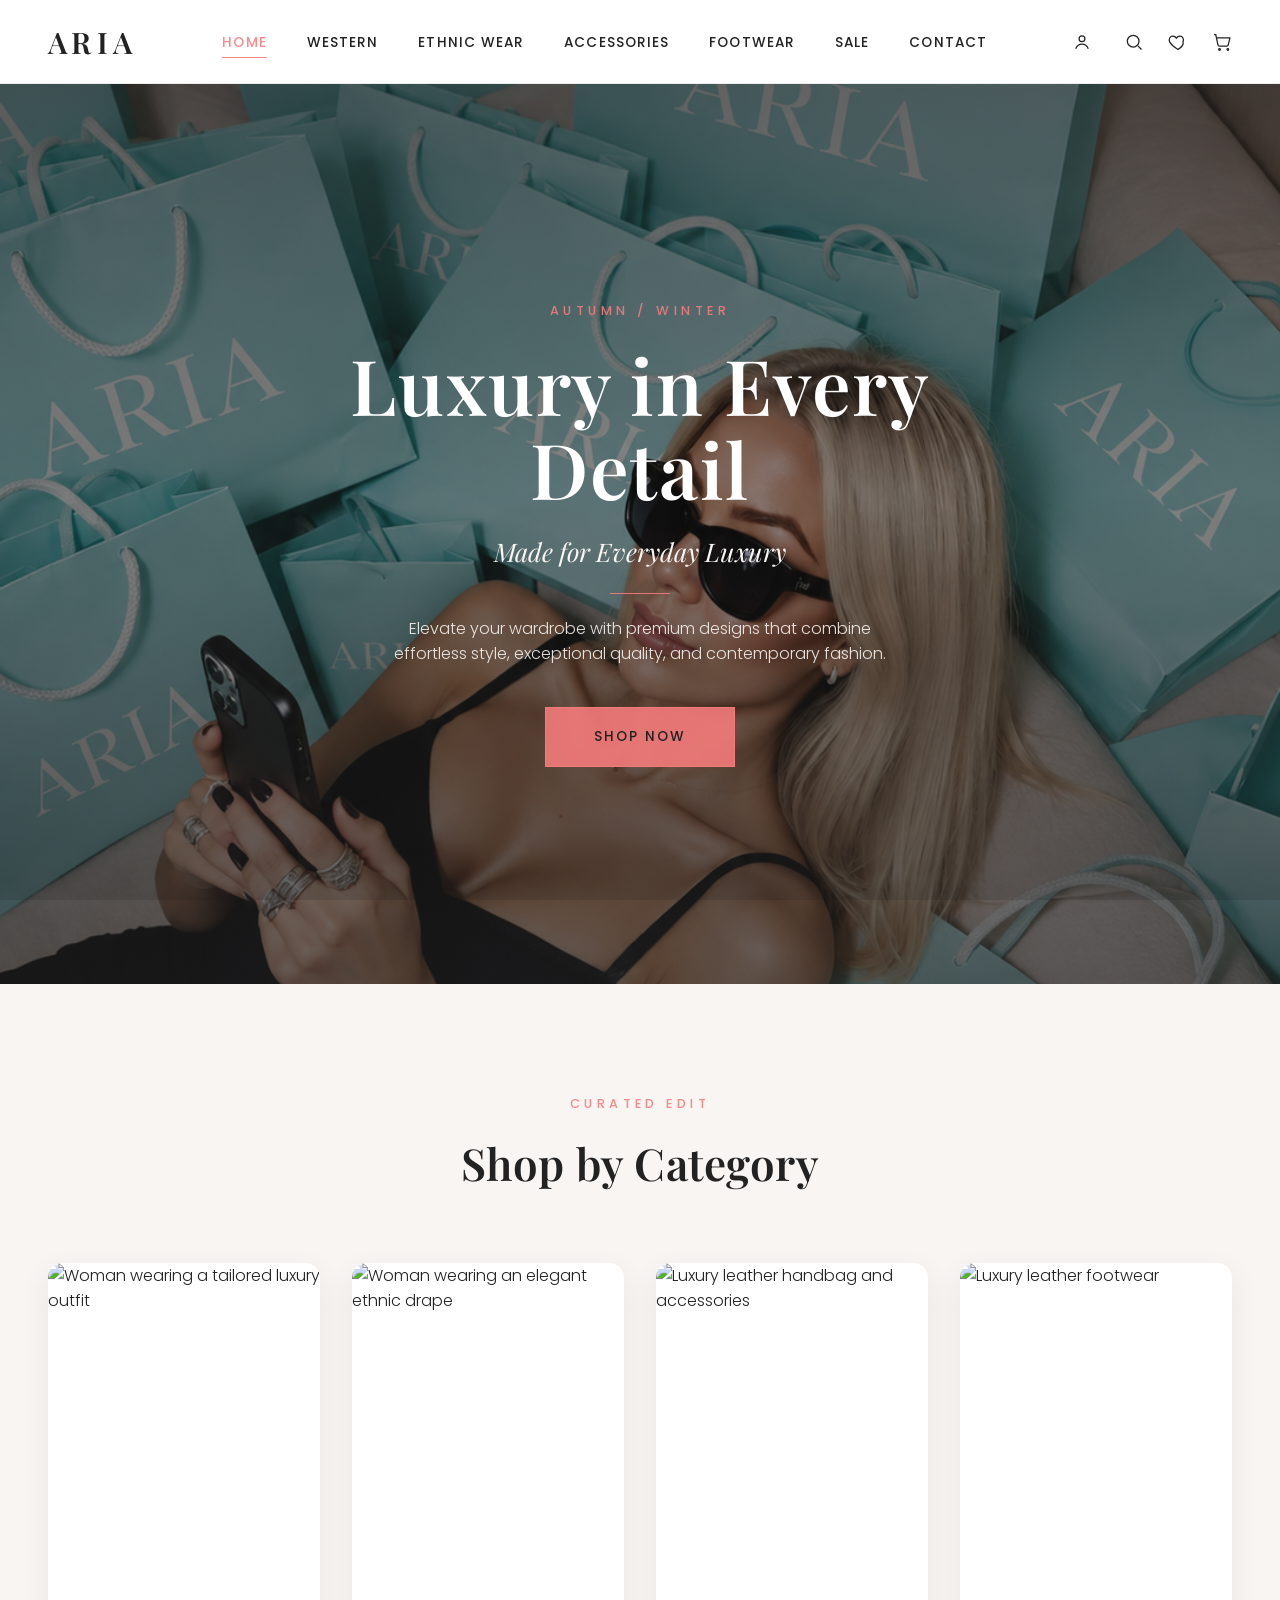
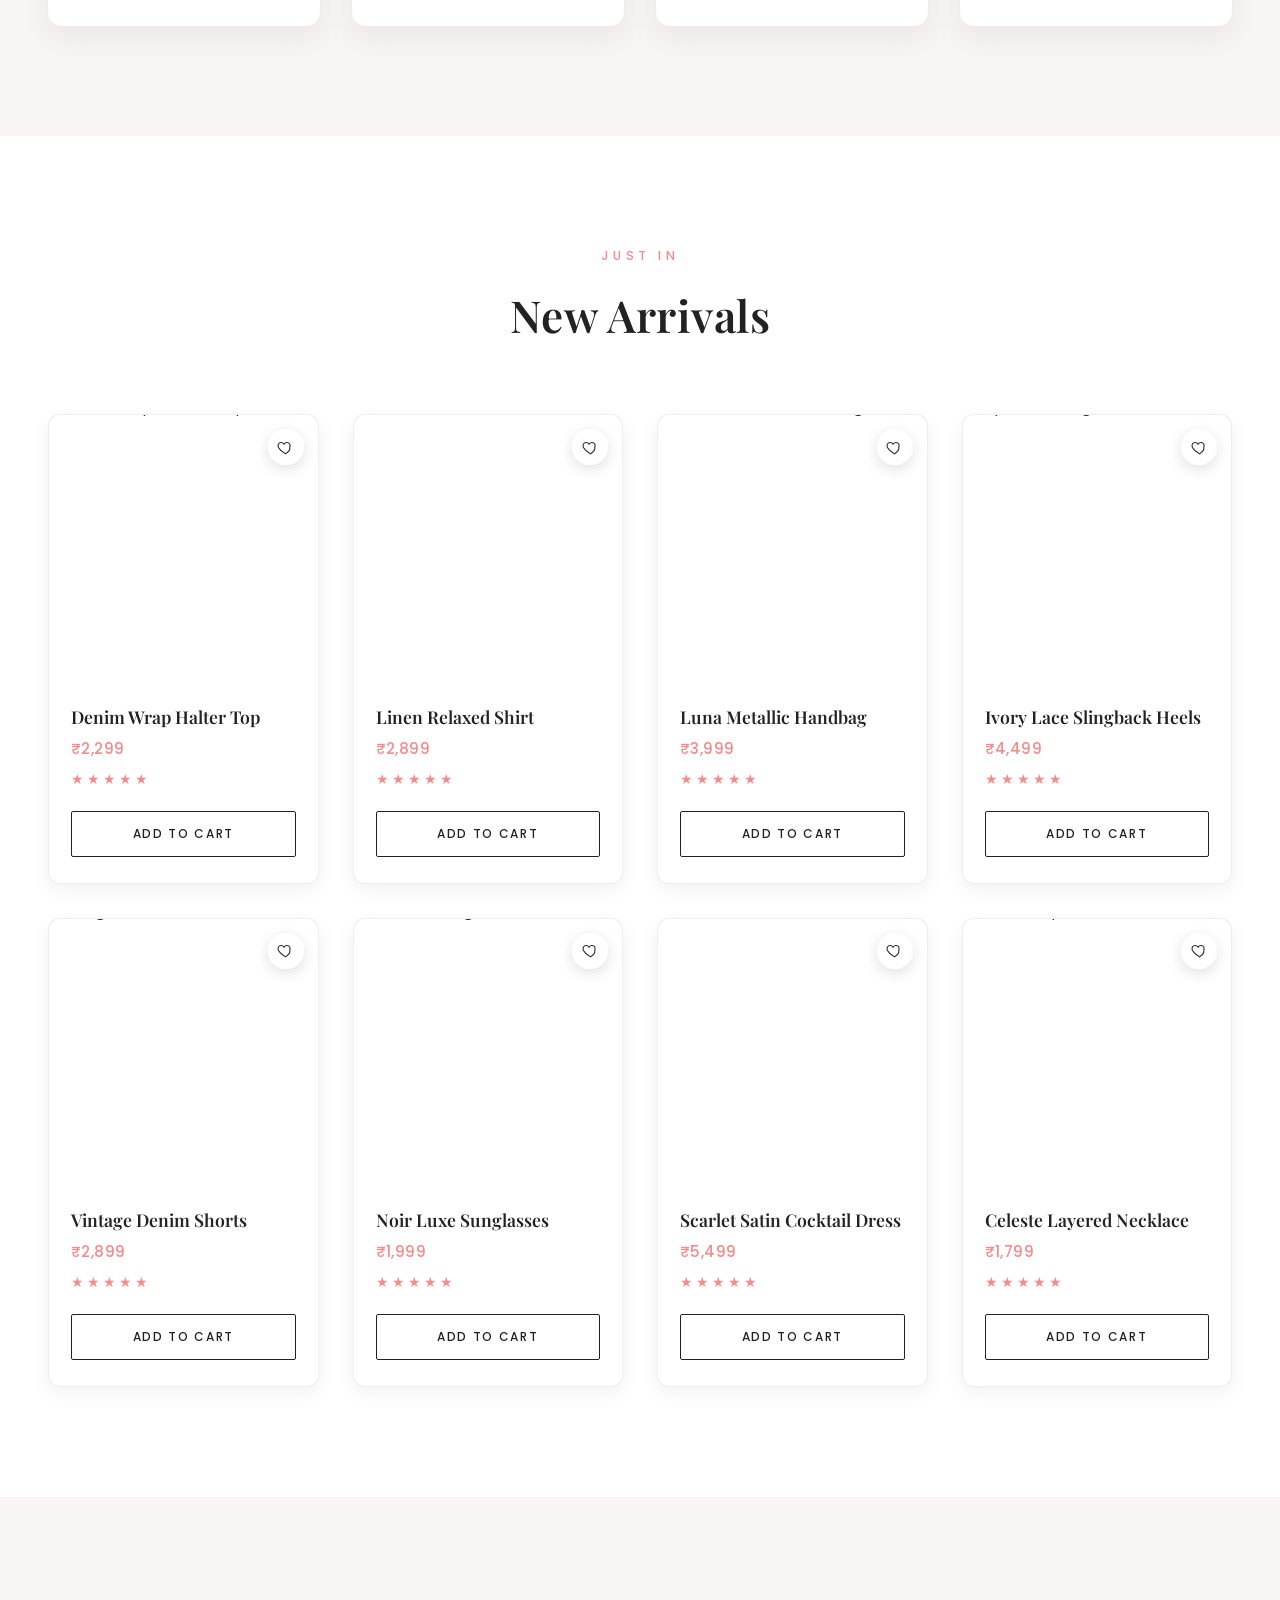
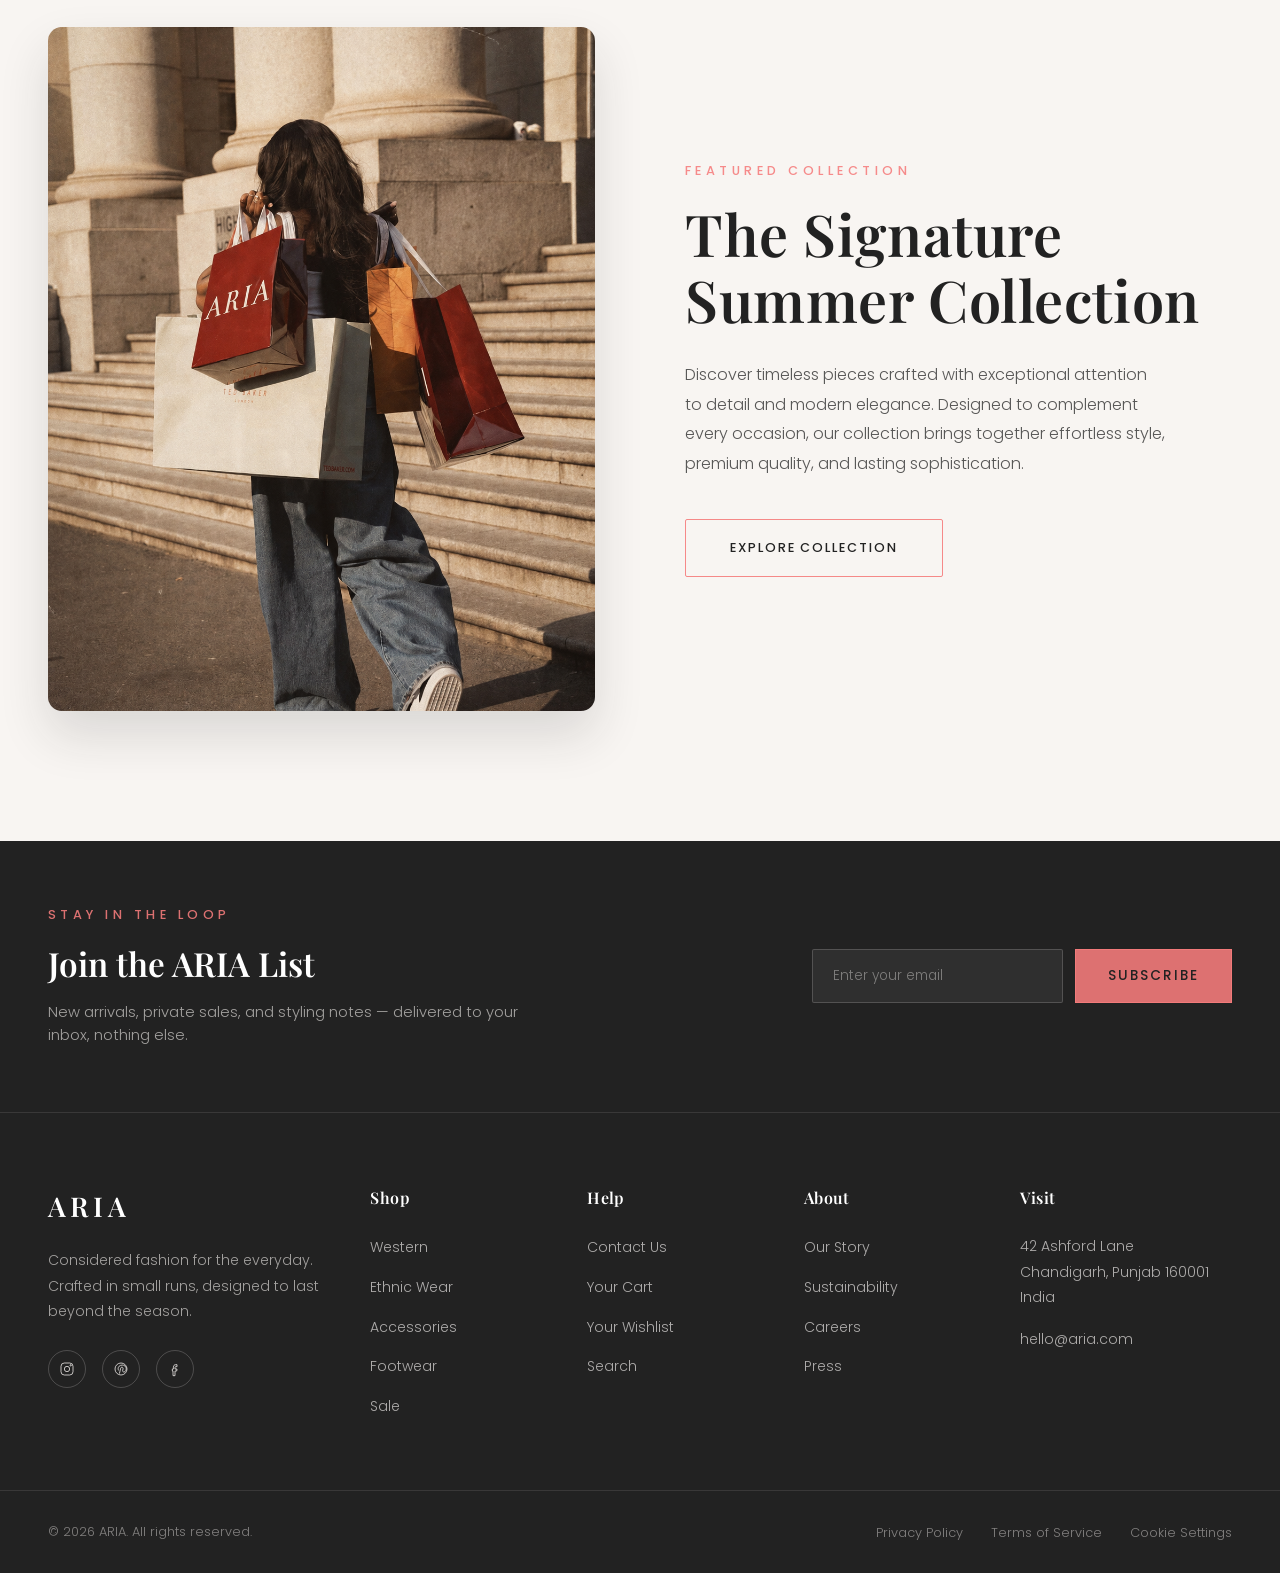
==== index.html @ 5bc3bf7b "Initial upload of ARIA website" ====
<!DOCTYPE html>
<html lang="en">
<head>
  <meta charset="UTF-8">
  <meta name="viewport" content="width=device-width, initial-scale=1.0">
  <title>ARIA — New Season Collection</title>
  <meta name="description" content="Luxury fashion, ethnic wear, accessories and footwear.">
  <link rel="preconnect" href="https://fonts.googleapis.com">
  <link rel="preconnect" href="https://fonts.gstatic.com" crossorigin>
  <link href="https://fonts.googleapis.com/css2?family=Playfair+Display:wght@400;500;600;700&family=Poppins:wght@300;400;500;600&display=swap" rel="stylesheet">
  <link rel="stylesheet" href="style.css">
</head>
<body>
  <header class="navbar">
    <div class="navbar__inner">
      <a href="index.html" class="navbar__logo">ARIA</a>

      <nav class="navbar__nav" aria-label="Main navigation">
        <ul class="navbar__links">
          <li><a href="index.html" class="nav-link is-active">Home</a></li>
          <li><a href="western.html" class="nav-link">Western</a></li>
          <li><a href="ethnic.html" class="nav-link">Ethnic Wear</a></li>
          <li><a href="accessories.html" class="nav-link">Accessories</a></li>
          <li><a href="footwear.html" class="nav-link">Footwear</a></li>
          <li><a href="sale.html" class="nav-link">Sale</a></li>
          <li><a href="contact.html" class="nav-link">Contact</a></li>
        </ul>
      </nav>
      <!-- account -->
<a href="login.html" class="icon-link" aria-label="Account, log in or sign up">
  <svg viewBox="0 0 24 24" class="icon" fill="none" stroke="currentColor" stroke-width="1.5">
    <circle cx="12" cy="8" r="3.5"></circle>
    <path d="M4.5 20c1.4-3.6 4.4-5.5 7.5-5.5s6.1 1.9 7.5 5.5"></path>
  </svg>
</a>
      <div class="navbar__icons">
        <!-- search -->
        <a href="search.html" class="icon-link" aria-label="Search">
          <svg viewBox="0 0 24 24" class="icon" fill="none" stroke="currentColor" stroke-width="1.5">
            <circle cx="11" cy="11" r="7"></circle>
            <line x1="21" y1="21" x2="16.65" y2="16.65"></line>
          </svg>
        </a>
        <!-- wishlist -->
        <a href="wishlist.html" class="icon-link" aria-label="Wishlist">
          <svg viewBox="0 0 24 24" class="icon" fill="none" stroke="currentColor" stroke-width="1.5">
            <path d="M12 21s-7.5-4.6-10-9.1C.5 8.4 2.3 5 5.8 5c2 0 3.4 1.1 4.2 2.4C10.8 6.1 12.2 5 14.2 5c3.5 0 5.3 3.4 3.8 6.9C19.5 16.4 12 21 12 21z"></path>
          </svg>
          <span class="icon-badge" data-wishlist-count>0</span>
        </a>
        <!-- cart -->
        <a href="cart.html" class="icon-link" aria-label="Cart">
          <svg viewBox="0 0 24 24" class="icon" fill="none" stroke="currentColor" stroke-width="1.5">
            <circle cx="9" cy="21" r="1"></circle>
            <circle cx="19" cy="21" r="1"></circle>
            <path d="M2.5 3h2l2.6 12.4a2 2 0 0 0 2 1.6h8.4a2 2 0 0 0 2-1.6L21.5 7H6"></path>
          </svg>
          <span class="icon-badge" data-cart-count>0</span>
        </a>
        <button type="button" class="menu-toggle" aria-label="Toggle menu" aria-expanded="false">
          <span></span><span></span><span></span>
        </button>
      </div>
    </div>
  </header>
  <section class="hero">
    <div class="hero__overlay"></div>
    <div class="hero__content">
      <p class="hero__eyebrow">Autumn / Winter</p>
      <h1 class="hero__heading">Luxury in Every Detail</h1>
      <h2 class="hero__subheading">Made for Everyday Luxury</h2>
      <p class="hero__text">
        Elevate your wardrobe with premium designs that combine effortless style, exceptional quality, and contemporary fashion.
      </p>
      <a href="western.html" class="btn-gold">Shop Now</a>
    </div>
  </section>

  <section class="category" aria-labelledby="category-heading">
    <div class="category__header">
      <p class="category__eyebrow">Curated Edit</p>
      <h2 id="category-heading" class="category__heading">Shop by Category</h2>
    </div>

    <div class="category__grid">
      <article class="category-card">
        <div class="category-card__image-wrap">
          <img
            src="https://i.pinimg.com/736x/26/0a/97/260a9764f0084d3650134272658602f2.jpg"
            alt="Woman wearing a tailored luxury outfit"
            class="category-card__image"
            loading="lazy">
          <div class="category-card__overlay"></div>
        </div>
        <div class="category-card__info">
          <h3 class="category-card__title">Western</h3>
          <a href="western.html" class="btn-outline-gold">Explore</a>
        </div>
      </article>
      <article class="category-card">
        <div class="category-card__image-wrap">
          <img
            src="https://i.pinimg.com/736x/1c/47/be/1c47be8afd9409b8e4e08a4c2d0b9815.jpg"
            alt="Woman wearing an elegant ethnic drape"
            class="category-card__image"
            loading="lazy">
          <div class="category-card__overlay"></div>
        </div>
        <div class="category-card__info">
          <h3 class="category-card__title">Ethnic Wear</h3>
          <a href="ethnic.html" class="btn-outline-gold">Explore</a>
        </div>
      </article>
      <article class="category-card">
        <div class="category-card__image-wrap">
          <img
            src="https://i.pinimg.com/736x/4b/20/6a/4b206ad5f9fff55f68342601fd91886d.jpg"
            alt="Luxury leather handbag and accessories"
            class="category-card__image"
            loading="lazy">
          <div class="category-card__overlay"></div>
        </div>
        <div class="category-card__info">
          <h3 class="category-card__title">Accessories</h3>
          <a href="accessories.html" class="btn-outline-gold">Explore</a>
        </div>
      </article>
      <article class="category-card">
        <div class="category-card__image-wrap">
          <img
            src="https://i.pinimg.com/736x/59/0e/ca/590eca2303761b1f31b53b4b1ad2bc23.jpg"
            alt="Luxury leather footwear"
            class="category-card__image"
            loading="lazy">
          <div class="category-card__overlay"></div>
        </div>
        <div class="category-card__info">
          <h3 class="category-card__title">Footwear</h3>
          <a href="footwear.html" class="btn-outline-gold">Explore</a>
        </div>
      </article>
    </div>
  </section>

  <section class="arrivals" aria-labelledby="arrivals-heading">
    <div class="arrivals__header">
      <p class="arrivals__eyebrow">Just In</p>
      <h2 id="arrivals-heading" class="arrivals__heading">New Arrivals</h2>
    </div>
    <div class="arrivals__grid " data-product-grid>
      <article class="product-card" data-category="All" data-price="2299">
        <div class="product-card__image-wrap">
          
          <button type="button" class="btn-wishlist" aria-label="Add Denim Wrap Halter Top to wishlist">
            <svg viewBox="0 0 24 24" class="icon" fill="none" stroke="currentColor" stroke-width="1.5">
              <path d="M12 21s-7.5-4.6-10-9.1C.5 8.4 2.3 5 5.8 5c2 0 3.4 1.1 4.2 2.4C10.8 6.1 12.2 5 14.2 5c3.5 0 5.3 3.4 3.8 6.9C19.5 16.4 12 21 12 21z"></path>
            </svg>
          </button>
          <img src="https://i.pinimg.com/736x/d5/33/06/d53306c3d4e759ba888f22097b1e8095.jpg" alt="Denim wrap halter top" class="product-card__image" loading="lazy">
        </div>
        <div class="product-card__info">
          <h3 class="product-card__name">Denim Wrap Halter Top</h3>
          <p class="product-card__price">₹2,299</p>
          <div class="star-rating" aria-label="Rated 5 out of 5 stars">
            <span>&#9733;</span><span>&#9733;</span><span>&#9733;</span><span>&#9733;</span><span>&#9733;</span>
          </div>
          <button type="button" class="btn-add-cart">Add to Cart</button>
        </div>
      </article>

      <article class="product-card" data-category="All" data-price="2899">
        <div class="product-card__image-wrap">
          
          <button type="button" class="btn-wishlist" aria-label="Add Linen Relaxed Shirt to wishlist">
            <svg viewBox="0 0 24 24" class="icon" fill="none" stroke="currentColor" stroke-width="1.5">
              <path d="M12 21s-7.5-4.6-10-9.1C.5 8.4 2.3 5 5.8 5c2 0 3.4 1.1 4.2 2.4C10.8 6.1 12.2 5 14.2 5c3.5 0 5.3 3.4 3.8 6.9C19.5 16.4 12 21 12 21z"></path>
            </svg>
          </button>
          <img src="https://i.pinimg.com/1200x/19/d4/7a/19d47a3302fe187c9aa3da1c0c924f95.jpg" alt="Linen relaxed shirt" class="product-card__image" loading="lazy">
        </div>
        <div class="product-card__info">
          <h3 class="product-card__name">Linen Relaxed Shirt</h3>
          <p class="product-card__price">₹2,899</p>
          <div class="star-rating" aria-label="Rated 5 out of 5 stars">
            <span>&#9733;</span><span>&#9733;</span><span>&#9733;</span><span>&#9733;</span><span>&#9733;</span>
          </div>
          <button type="button" class="btn-add-cart">Add to Cart</button>
        </div>
      </article>

      <article class="product-card" data-category="All" data-price="3999">
        <div class="product-card__image-wrap">
          
          <button type="button" class="btn-wishlist" aria-label="Add Luna Metallic Handbag to wishlist">
            <svg viewBox="0 0 24 24" class="icon" fill="none" stroke="currentColor" stroke-width="1.5">
              <path d="M12 21s-7.5-4.6-10-9.1C.5 8.4 2.3 5 5.8 5c2 0 3.4 1.1 4.2 2.4C10.8 6.1 12.2 5 14.2 5c3.5 0 5.3 3.4 3.8 6.9C19.5 16.4 12 21 12 21z"></path>
            </svg>
          </button>
          <img src="https://i.pinimg.com/1200x/31/a0/08/31a00850227c07affc38df176127568d.jpg" alt="Luna metallic handbag" class="product-card__image" loading="lazy">
        </div>
        <div class="product-card__info">
          <h3 class="product-card__name">Luna Metallic Handbag</h3>
          <p class="product-card__price">₹3,999</p>
          <div class="star-rating" aria-label="Rated 5 out of 5 stars">
            <span>&#9733;</span><span>&#9733;</span><span>&#9733;</span><span>&#9733;</span><span>&#9733;</span>
          </div>
          <button type="button" class="btn-add-cart">Add to Cart</button>
        </div>
      </article>

      <article class="product-card" data-category="All" data-price="4499">
        <div class="product-card__image-wrap">
          
          <button type="button" class="btn-wishlist" aria-label="Add Ivory Lace Slingback Heels to wishlist">
            <svg viewBox="0 0 24 24" class="icon" fill="none" stroke="currentColor" stroke-width="1.5">
              <path d="M12 21s-7.5-4.6-10-9.1C.5 8.4 2.3 5 5.8 5c2 0 3.4 1.1 4.2 2.4C10.8 6.1 12.2 5 14.2 5c3.5 0 5.3 3.4 3.8 6.9C19.5 16.4 12 21 12 21z"></path>
            </svg>
          </button>
          <img src="https://i.pinimg.com/736x/95/31/28/9531281d5b4c8ac7b1d876f42090dfce.jpg" alt="Ivory lace slingback heels" class="product-card__image" loading="lazy">
        </div>
        <div class="product-card__info">
          <h3 class="product-card__name">Ivory Lace Slingback Heels</h3>
          <p class="product-card__price">₹4,499</p>
          <div class="star-rating" aria-label="Rated 5 out of 5 stars">
            <span>&#9733;</span><span>&#9733;</span><span>&#9733;</span><span>&#9733;</span><span>&#9733;</span>
          </div>
          <button type="button" class="btn-add-cart">Add to Cart</button>
        </div>
      </article>

      <article class="product-card" data-category="All" data-price="2899">
        <div class="product-card__image-wrap">
          
          <button type="button" class="btn-wishlist" aria-label="Add Vintage Denim Shorts to wishlist">
            <svg viewBox="0 0 24 24" class="icon" fill="none" stroke="currentColor" stroke-width="1.5">
              <path d="M12 21s-7.5-4.6-10-9.1C.5 8.4 2.3 5 5.8 5c2 0 3.4 1.1 4.2 2.4C10.8 6.1 12.2 5 14.2 5c3.5 0 5.3 3.4 3.8 6.9C19.5 16.4 12 21 12 21z"></path>
            </svg>
          </button>
          <img src="https://i.pinimg.com/736x/71/d3/4a/71d34a8a85cec117a88704d3430ed999.jpg" alt="Vintage denim shorts" class="product-card__image" loading="lazy">
        </div>
        <div class="product-card__info">
          <h3 class="product-card__name">Vintage Denim Shorts</h3>
          <p class="product-card__price">₹2,899</p>
          <div class="star-rating" aria-label="Rated 5 out of 5 stars">
            <span>&#9733;</span><span>&#9733;</span><span>&#9733;</span><span>&#9733;</span><span>&#9733;</span>
          </div>
          <button type="button" class="btn-add-cart">Add to Cart</button>
        </div>
      </article>

      <article class="product-card" data-category="All" data-price="1999">
        <div class="product-card__image-wrap">
          
          <button type="button" class="btn-wishlist" aria-label="Add Noir Luxe Sunglasses to wishlist">
            <svg viewBox="0 0 24 24" class="icon" fill="none" stroke="currentColor" stroke-width="1.5">
              <path d="M12 21s-7.5-4.6-10-9.1C.5 8.4 2.3 5 5.8 5c2 0 3.4 1.1 4.2 2.4C10.8 6.1 12.2 5 14.2 5c3.5 0 5.3 3.4 3.8 6.9C19.5 16.4 12 21 12 21z"></path>
            </svg>
          </button>
          <img src="https://i.pinimg.com/1200x/62/ae/5f/62ae5fbfabf48e2826dbfdaf1918adbe.jpg" alt="Noir luxe sunglasses" class="product-card__image" loading="lazy">
        </div>
        <div class="product-card__info">
          <h3 class="product-card__name">Noir Luxe Sunglasses</h3>
          <p class="product-card__price">₹1,999</p>
          <div class="star-rating" aria-label="Rated 5 out of 5 stars">
            <span>&#9733;</span><span>&#9733;</span><span>&#9733;</span><span>&#9733;</span><span>&#9733;</span>
          </div>
          <button type="button" class="btn-add-cart">Add to Cart</button>
        </div>
      </article>

      <article class="product-card" data-category="All" data-price="5499">
        <div class="product-card__image-wrap">
          
          <button type="button" class="btn-wishlist" aria-label="Add Scarlet Satin Cocktail Dress to wishlist">
            <svg viewBox="0 0 24 24" class="icon" fill="none" stroke="currentColor" stroke-width="1.5">
              <path d="M12 21s-7.5-4.6-10-9.1C.5 8.4 2.3 5 5.8 5c2 0 3.4 1.1 4.2 2.4C10.8 6.1 12.2 5 14.2 5c3.5 0 5.3 3.4 3.8 6.9C19.5 16.4 12 21 12 21z"></path>
            </svg>
          </button>
          <img src="https://i.pinimg.com/736x/e0/31/4f/e0314fdf127597af0a969e78a0fd7767.jpg" alt="Scarlet satin cocktail dress" class="product-card__image" loading="lazy">
        </div>
        <div class="product-card__info">
          <h3 class="product-card__name">Scarlet Satin Cocktail Dress</h3>
          <p class="product-card__price">₹5,499</p>
          <div class="star-rating" aria-label="Rated 5 out of 5 stars">
            <span>&#9733;</span><span>&#9733;</span><span>&#9733;</span><span>&#9733;</span><span>&#9733;</span>
          </div>
          <button type="button" class="btn-add-cart">Add to Cart</button>
        </div>
      </article>

      <article class="product-card" data-category="All" data-price="1799">
        <div class="product-card__image-wrap">
          
          <button type="button" class="btn-wishlist" aria-label="Add Celeste Layered Necklace to wishlist">
            <svg viewBox="0 0 24 24" class="icon" fill="none" stroke="currentColor" stroke-width="1.5">
              <path d="M12 21s-7.5-4.6-10-9.1C.5 8.4 2.3 5 5.8 5c2 0 3.4 1.1 4.2 2.4C10.8 6.1 12.2 5 14.2 5c3.5 0 5.3 3.4 3.8 6.9C19.5 16.4 12 21 12 21z"></path>
            </svg>
          </button>
          <img src="https://i.pinimg.com/736x/76/a8/5d/76a85d0bf6ba5adf7afd69d19b4a9173.jpg" alt="Celeste layered necklace" class="product-card__image" loading="lazy">
        </div>
        <div class="product-card__info">
          <h3 class="product-card__name">Celeste Layered Necklace</h3>
          <p class="product-card__price">₹1,799</p>
          <div class="star-rating" aria-label="Rated 5 out of 5 stars">
            <span>&#9733;</span><span>&#9733;</span><span>&#9733;</span><span>&#9733;</span><span>&#9733;</span>
          </div>
          <button type="button" class="btn-add-cart">Add to Cart</button>
        </div>
      </article>

    </div>
    <p class="filter-empty" data-filter-empty hidden>No products match this filter — try “All” or a different category.</p>
  </section>

  <section class="featured" aria-labelledby="featured-heading">
    <div class="featured__inner">
      <div class="featured__image-wrap">
        <img
          src="fee_bg2.png"
          alt="Model wearing summer essentials lifestyle fashion"
          class="featured__image"
          loading="lazy">
      </div>
      <div class="featured__content">
        <p class="featured__eyebrow">Featured Collection</p>
        <h2 id="featured-heading" class="featured__heading">The Signature Summer Collection</h2>
        <p class="featured__text">
Discover timeless pieces crafted with exceptional attention to detail and modern elegance. Designed to complement every occasion, our collection brings together effortless style, premium quality, and lasting sophistication.
        </p>
        <a href="western.html" class="btn-gold-outline">Explore Collection</a>
      </div>
    </div>
  </section>
  <footer class="site-footer">
    <div class="footer__newsletter">
      <div class="footer__newsletter-inner">
        <div class="footer__newsletter-text">
          <p class="footer__eyebrow">Stay in the Loop</p>
          <h2 class="footer__newsletter-heading">Join the ARIA List</h2>
          <p class="footer__newsletter-copy">New arrivals, private sales, and styling notes — delivered to your inbox, nothing else.</p>
        </div>
        <form class="footer__newsletter-form" aria-label="Newsletter signup" data-newsletter-form>
          <label for="footer-email" class="visually-hidden">Email address</label>
          <input type="email" id="footer-email" name="email" placeholder="Enter your email" required>
          <button type="submit" class="btn-gold">Subscribe</button>
        </form>
      </div>
    </div>

    <div class="footer__main">
      <div class="footer__col footer__col--brand">
        <a href="index.html" class="footer__logo">ARIA</a>
        <p class="footer__brand-copy">Considered fashion for the everyday. Crafted in small runs, designed to last beyond the season.</p>
        <div class="footer__socials">
          <a href="#" class="social-link" aria-label="Instagram">
            <svg viewBox="0 0 24 24" class="icon" fill="none" stroke="currentColor" stroke-width="1.5">
              <rect x="3" y="3" width="18" height="18" rx="5"></rect>
              <circle cx="12" cy="12" r="4"></circle>
              <circle cx="17.5" cy="6.5" r="1"></circle>
            </svg>
          </a>
          <a href="#" class="social-link" aria-label="Pinterest">
            <svg viewBox="0 0 24 24" class="icon" fill="none" stroke="currentColor" stroke-width="1.5">
              <circle cx="12" cy="12" r="9"></circle>
              <path d="M9.5 19c1-3.2 1.6-5.8 2-8.2.3-1.7 2.6-2 3.4-.6.5.9.2 2.1-.3 3.4-.7 1.8.4 3.2 2.1 2.9 2-.4 3.1-2.7 3.1-5 0-3.1-2.6-5.4-5.9-5.4-4 0-6.2 2.7-6.2 5.5 0 1 .4 2.1 1 2.7"></path>
            </svg>
          </a>
          <a href="#" class="social-link" aria-label="Facebook">
            <svg viewBox="0 0 24 24" class="icon" fill="none" stroke="currentColor" stroke-width="1.5">
              <path d="M15 8.5h-2c-.6 0-1 .4-1 1V12h3l-.4 3h-2.6v7h-3v-7H8v-3h1.6V9.2C9.6 6.9 11 5.5 13.1 5.5H15v3z"></path>
            </svg>
          </a>
        </div>
      </div>

      <nav class="footer__col" aria-label="Shop">
        <h3 class="footer__col-title">Shop</h3>
        <ul class="footer__links">
          <li><a href="western.html" class="footer-link">Western</a></li>
          <li><a href="ethnic.html" class="footer-link">Ethnic Wear</a></li>
          <li><a href="accessories.html" class="footer-link">Accessories</a></li>
          <li><a href="footwear.html" class="footer-link">Footwear</a></li>
          <li><a href="sale.html" class="footer-link">Sale</a></li>
        </ul>
      </nav>

      <nav class="footer__col" aria-label="Help">
        <h3 class="footer__col-title">Help</h3>
        <ul class="footer__links">
          <li><a href="contact.html" class="footer-link">Contact Us</a></li>
          <li><a href="cart.html" class="footer-link">Your Cart</a></li>
          <li><a href="wishlist.html" class="footer-link">Your Wishlist</a></li>
          <li><a href="search.html" class="footer-link">Search</a></li>
        </ul>
      </nav>

      <nav class="footer__col" aria-label="About">
        <h3 class="footer__col-title">About</h3>
        <ul class="footer__links">
          <li><a href="index.html" class="footer-link">Our Story</a></li>
          <li><a href="index.html" class="footer-link">Sustainability</a></li>
          <li><a href="contact.html" class="footer-link">Careers</a></li>
          <li><a href="contact.html" class="footer-link">Press</a></li>
        </ul>
      </nav>

      <div class="footer__col">
        <h3 class="footer__col-title">Visit</h3>
        <address class="footer__address">
          42 Ashford Lane<br>
          Chandigarh, Punjab 160001<br>
          India
        </address>
        <a href="mailto:hello@aria.com" class="footer-link footer__email">hello@aria.com</a>
      </div>
    </div>

    <div class="footer__bottom">
      <p class="footer__copyright">&copy; 2026 ARIA. All rights reserved.</p>
      <ul class="footer__legal">
        <li><a href="#" class="footer-link footer-link--small">Privacy Policy</a></li>
        <li><a href="#" class="footer-link footer-link--small">Terms of Service</a></li>
        <li><a href="#" class="footer-link footer-link--small">Cookie Settings</a></li>
      </ul>
    </div>
  </footer>
  <div class="toast" data-toast></div>
  <script src="site.js"></script>
</body>
</html>
---- style.css ----
:root {
  --color-white:     #FFFFFF;
  --color-offwhite:  #F8F5F2;
  --color-black:     #222222;
  --color-gold:      #f57c7ce2;

  --font-heading: 'Playfair Display', serif;
  --font-body:    'Poppins', sans-serif;

  --nav-height: 84px;
  --transition-base: 0.35s ease;
}

* {
  margin: 0;
  padding: 0;
  box-sizing: border-box;
}

html {
  scroll-behavior: smooth;
}

body {
  font-family: var(--font-body);
  color: var(--color-black);
  background-color: var(--color-white);
  line-height: 1.6;
  font-weight: 300;
}

a {
  text-decoration: none;
  color: inherit;
}

ul {
  list-style: none;
}

img {
  max-width: 100%;
  display: block;
}

.navbar {
  position: sticky;
  top: 0;
  left: 0;
  width: 100%;
  height: var(--nav-height);
  background-color: var(--color-white);
  border-bottom: 1px solid rgba(34, 34, 34, 0.08);
  z-index: 1000;
}

.navbar__inner {
  max-width: 1400px;
  height: 100%;
  margin: 0 auto;
  padding: 0 48px;
  display: flex;
  align-items: center;
  justify-content: space-between;
  gap: 32px;
}

.navbar__logo {
  font-family: var(--font-heading);
  font-size: 1.85rem;
  font-weight: 600;
  letter-spacing: 0.18em;
  color: var(--color-black);
  white-space: nowrap;
}
.navbar__nav {
  flex: 1;
  display: flex;
  justify-content: center;
}

.navbar__links {
  display: flex;
  align-items: center;
  gap: 40px;
}
.nav-link {
  position: relative;
  font-size: 0.85rem;
  font-weight: 500;
  letter-spacing: 0.08em;
  text-transform: uppercase;
  color: var(--color-black);
  padding-bottom: 6px;
  transition: color var(--transition-base);
}

.nav-link::after {
  content: '';
  position: absolute;
  left: 0;
  bottom: 0;
  width: 100%;
  height: 1px;
  background-color: var(--color-gold);
  transform: scaleX(0);
  transform-origin: right;
  transition: transform var(--transition-base);
}

.nav-link:hover {
  color: var(--color-gold);
}

.nav-link:hover::after {
  transform: scaleX(1);
  transform-origin: left;
}
.navbar__icons {
  display: flex;
  align-items: center;
  gap: 24px;
}

.icon-link {
  position: relative;
  display: inline-flex;
  align-items: center;
  justify-content: center;
  transition: color var(--transition-base), transform var(--transition-base);
}

.icon-link:hover {
  color: var(--color-gold);
  transform: translateY(-2px);
}

.icon {
  width: 20px;
  height: 20px;
}
.hero {
  position: relative;
  width: 100%;
  height: 100vh;
  min-height: 600px;
  display: flex;
  align-items: center;
  justify-content: center;
  text-align: center;
  overflow: hidden;

  background-image:
    linear-gradient(0deg, rgba(0,0,0,0.15), rgba(0,0,0,0.15)),
    url('fee_bg.png');
  background-size: cover;
  background-position: center 20%;
  background-repeat: no-repeat;
  background-attachment: fixed;
}
.hero__overlay {
  position: absolute;
  inset: 0;
  background: linear-gradient(
    180deg,
    rgba(34, 34, 34, 0.55) 0%,
    rgba(34, 34, 34, 0.35) 45%,
    rgba(34, 34, 34, 0.65) 100%
  );
  z-index: 1;
}

.hero__content {
  position: relative;
  z-index: 2;
  max-width: 720px;
  padding: 0 24px;
  color: var(--color-white);
  display: flex;
  flex-direction: column;
  align-items: center;
}

.hero__eyebrow {
  font-family: var(--font-body);
  font-size: 0.8rem;
  font-weight: 500;
  letter-spacing: 0.35em;
  text-transform: uppercase;
  color: var(--color-gold);
  margin-bottom: 20px;
}

.hero__heading {
  font-family: var(--font-heading);
  font-size: clamp(2.6rem, 6vw, 5rem);
  font-weight: 600;
  line-height: 1.1;
  letter-spacing: 0.02em;
  margin-bottom: 20px;
}

.hero__subheading {
  font-family: var(--font-heading);
  font-style: italic;
  font-weight: 400;
  font-size: clamp(1.1rem, 2.2vw, 1.6rem);
  color: var(--color-offwhite);
  margin-bottom: 22px;
  position: relative;
  padding-bottom: 22px;
}

.hero__subheading::after {
  content: '';
  position: absolute;
  bottom: 0;
  left: 50%;
  transform: translateX(-50%);
  width: 60px;
  height: 1px;
  background-color: var(--color-gold);
}

.hero__text {
  font-size: 1rem;
  font-weight: 300;
  color: rgba(248, 245, 242, 0.9);
  max-width: 520px;
  margin-bottom: 40px;
}

.btn-gold {
  display: inline-block;
  padding: 18px 48px;
  font-family: var(--font-body);
  font-size: 0.85rem;
  font-weight: 500;
  letter-spacing: 0.15em;
  text-transform: uppercase;
  color: var(--color-black);
  background-color: var(--color-gold);
  border: 1px solid var(--color-gold);
  transition: background-color var(--transition-base), color var(--transition-base), box-shadow var(--transition-base);
}

.btn-gold:hover {
  background-color: transparent;
  color: var(--color-white);
  box-shadow: 0 0 0 1px var(--color-gold) inset;
}

@media (max-width: 1024px) {
  .navbar__inner {
    padding: 0 28px;
  }

  .navbar__links {
    gap: 24px;
  }

  .hero {
    background-attachment: scroll;
  }
}

@media (max-width: 860px) {
  .navbar {
    height: auto;
  }

  .navbar__inner {
    flex-wrap: wrap;
    padding: 16px 24px;
    row-gap: 14px;
  }

  .navbar__nav {
    order: 3;
    width: 100%;
    justify-content: center;
  }

  .navbar__links {
    flex-wrap: wrap;
    justify-content: center;
    gap: 18px 26px;
  }

  .navbar__icons {
    order: 2;
  }
}

@media (max-width: 480px) {
  .navbar__logo {
    font-size: 1.5rem;
    letter-spacing: 0.12em;
  }

  .navbar__links {
    gap: 14px 18px;
  }

  .nav-link {
    font-size: 0.75rem;
  }

  .icon {
    width: 18px;
    height: 18px;
  }

  .navbar__icons {
    gap: 18px;
  }

  .hero__content {
    padding: 0 20px;
  }

  .btn-gold {
    padding: 16px 36px;
    width: 100%;
    max-width: 280px;
  }
}
.category {
  background-color: var(--color-offwhite);
  padding: 110px 48px;
}

.category__header {
  text-align: center;
  max-width: 640px;
  margin: 0 auto 64px;
}

.category__eyebrow {
  font-size: 0.8rem;
  font-weight: 500;
  letter-spacing: 0.35em;
  text-transform: uppercase;
  color: var(--color-gold);
  margin-bottom: 14px;
}

.category__heading {
  font-family: var(--font-heading);
  font-size: clamp(2rem, 3.5vw, 2.75rem);
  font-weight: 600;
  color: var(--color-black);
  letter-spacing: 0.01em;
}
.category__grid {
  display: grid;
  grid-template-columns: repeat(4, 1fr);
  gap: 32px;
  max-width: 1400px;
  margin: 0 auto;
}

.category-card {
  position: relative;
  border-radius: 14px;
  overflow: hidden;
  background-color: var(--color-white);
  box-shadow: 0 10px 30px rgba(34, 34, 34, 0.08);
  transition: box-shadow var(--transition-base), transform var(--transition-base);
}

.category-card:hover,
.category-card:focus-within {
  box-shadow: 0 22px 45px rgba(34, 34, 34, 0.18);
  transform: translateY(-4px);
}

.category-card__image-wrap {
  position: relative;
  width: 100%;
  aspect-ratio: 3 / 4;
  overflow: hidden;
  border-radius: 14px;
}

.category-card__image {
  width: 100%;
  height: 100%;
  object-fit: cover;
transition: transform 0.6s ease;
}

.category-card:hover .category-card__image,
.category-card:focus-within .category-card__image {
  transform: scale(1.08);
}

.category-card__overlay {
  position: absolute;
  inset: 0;
  background: linear-gradient(
    180deg,
    rgba(34, 34, 34, 0) 40%,
    rgba(34, 34, 34, 0.75) 100%
  );
  opacity: 0;
  transition: opacity var(--transition-base);
}

.category-card:hover .category-card__overlay,
.category-card:focus-within .category-card__overlay {
  opacity: 1;
}

.category-card__info {
  position: absolute;
  left: 0;
  right: 0;
  bottom: 0;
  padding: 28px 26px;
  display: flex;
  flex-direction: column;
  align-items: flex-start;
  gap: 16px;
  z-index: 2;
}

.category-card__title {
  font-family: var(--font-heading);
  font-size: 1.5rem;
  font-weight: 600;
  color: var(--color-white);
  letter-spacing: 0.02em;
}
.btn-outline-gold {
  display: inline-block;
  padding: 10px 26px;
  font-size: 0.75rem;
  font-weight: 500;
  letter-spacing: 0.14em;
  text-transform: uppercase;
  color: var(--color-white);
  border: 1px solid var(--color-white);
  border-radius: 2px;
  opacity: 0;
  transform: translateY(10px);
  transition: opacity var(--transition-base), transform var(--transition-base),
              background-color var(--transition-base), color var(--transition-base),
              border-color var(--transition-base);
}

.category-card:hover .btn-outline-gold,
.category-card:focus-within .btn-outline-gold {
  opacity: 1;
  transform: translateY(0);
}

.btn-outline-gold:hover {
  background-color: var(--color-gold);
  border-color: var(--color-gold);
  color: var(--color-black);
}

@media (max-width: 1024px) {
  .category {
    padding: 90px 32px;
  }

  .category__grid {
    grid-template-columns: repeat(2, 1fr);
    gap: 26px;
  }
}
@media (max-width: 640px) {
  .category {
    padding: 70px 20px;
  }

  .category__header {
    margin-bottom: 44px;
  }

  .category-card__info {
    padding: 22px 20px;
  }

  .btn-outline-gold {
    opacity: 1;
    transform: translateY(0);
  }
}

@media (max-width: 480px) {
  .category__grid {
    grid-template-columns: 1fr;
  }

  .category-card__image-wrap {
    aspect-ratio: 4 / 5;
  }
}

.arrivals {
  background-color: var(--color-white);
  padding: 110px 48px;
}

.arrivals__header {
  text-align: center;
  max-width: 640px;
  margin: 0 auto 64px;
}

.arrivals__eyebrow {
  font-size: 0.8rem;
  font-weight: 500;
  letter-spacing: 0.35em;
  text-transform: uppercase;
  color: var(--color-gold);
  margin-bottom: 14px;
}

.arrivals__heading {
  font-family: var(--font-heading);
  font-size: clamp(2rem, 3.5vw, 2.75rem);
  font-weight: 600;
  color: var(--color-black);
  letter-spacing: 0.01em;
}
.arrivals__grid {
  display: grid;
  grid-template-columns: repeat(4, 1fr);
  gap: 34px;
  max-width: 1400px;
  margin: 0 auto;
}
.product-card {
  display: flex;
  flex-direction: column;
  background-color: var(--color-white);
  border: 1px solid rgba(34, 34, 34, 0.08);
  border-radius: 12px;
  overflow: hidden;
  box-shadow: 0 6px 18px rgba(34, 34, 34, 0.06);
  transition: transform var(--transition-base), box-shadow var(--transition-base);
}
.product-card:hover,
.product-card:focus-within {
  transform: translateY(-8px);
  box-shadow: 0 26px 40px rgba(34, 34, 34, 0.16);
}
.product-card__image-wrap {
  position: relative;
  width: 100%;
  aspect-ratio: 1 / 1;
  overflow: hidden;
}

.product-card__image {
  width: 100%;
  height: 100%;
  object-fit: cover;
transition: transform 0.5s ease;
}

.product-card:hover .product-card__image,
.product-card:focus-within .product-card__image {
  transform: scale(1.05);
}

.product-card__info {
  padding: 22px 22px 26px;
  display: flex;
  flex-direction: column;
  align-items: flex-start;
  gap: 8px;
}

.product-card__name {
  font-family: var(--font-heading);
  font-size: 1.1rem;
  font-weight: 600;
  color: var(--color-black);
  line-height: 1.3;
}

.product-card__price {
  font-size: 0.95rem;
  font-weight: 500;
  color: var(--color-gold);
  letter-spacing: 0.03em;
}

.star-rating {
  display: flex;
  gap: 3px;
  font-size: 0.85rem;
  color: var(--color-gold);
  margin-bottom: 6px;
}
.btn-add-cart {
  
  width: 100%;
  margin-top: 6px;
  padding: 13px 0;
  font-family: var(--font-body);
  font-size: 0.75rem;
  font-weight: 500;
  letter-spacing: 0.14em;
  text-transform: uppercase;
  color: var(--color-black);
  background-color: transparent;
  border: 1px solid var(--color-black);
  border-radius: 2px;
  cursor: pointer;
  transition: background-color var(--transition-base), color var(--transition-base), border-color var(--transition-base);
}

.btn-add-cart:hover {
  background-color: var(--color-gold);
  border-color: var(--color-gold);
  color: var(--color-white);
}

@media (max-width: 1200px) {
  .arrivals__grid {
    grid-template-columns: repeat(3, 1fr);
  }
}
@media (max-width: 860px) {
  .arrivals {
    padding: 90px 32px;
  }

  .arrivals__grid {
    grid-template-columns: repeat(2, 1fr);
    gap: 26px;
  }
}
@media (max-width: 480px) {
  .arrivals {
    padding: 70px 20px;
  }

  .arrivals__header {
    margin-bottom: 44px;
  }

  .arrivals__grid {
    grid-template-columns: 1fr;
  }
}
.featured {
  background-color: var(--color-offwhite);
  padding: 130px 48px;
}

.featured__inner {
  max-width: 1400px;
  margin: 0 auto;
  display: grid;
  grid-template-columns: 1fr 1fr;
  align-items: center;
  gap: 90px;
}
.featured__image-wrap {
  position: relative;
  width: 100%;
  aspect-ratio: 4 / 5;
  overflow: hidden;
  border-radius: 14px;
  box-shadow: 0 24px 50px rgba(34, 34, 34, 0.14);
}
.featured__image {
  width: 100%;
  height: 100%;
  object-fit: cover;
transition: transform 0.7s ease;
}
.featured__image-wrap:hover .featured__image {
  transform: scale(1.06);
}
.featured__content {
  display: flex;
  flex-direction: column;
  align-items: flex-start;
}
.featured__eyebrow {
  font-size: 0.8rem;
  font-weight: 500;
  letter-spacing: 0.35em;
  text-transform: uppercase;
  color: var(--color-gold);
  margin-bottom: 18px;
}
.featured__heading {
  font-family: var(--font-heading);
  font-size: clamp(2.4rem, 4.5vw, 3.75rem);
  font-weight: 600;
  line-height: 1.15;
  color: var(--color-black);
  letter-spacing: 0.01em;
  margin-bottom: 28px;
}

.featured__text {
  font-size: 1rem;
  font-weight: 300;
  line-height: 1.85;
  color: rgba(34, 34, 34, 0.75);
  max-width: 480px;
  margin-bottom: 40px;
}
.btn-gold-outline {
  position: relative;
  display: inline-block;
  padding: 18px 44px;
  font-family: var(--font-body);
  font-size: 0.8rem;
  font-weight: 500;
  letter-spacing: 0.15em;
  text-transform: uppercase;
  color: var(--color-black);
  background-color: transparent;
  border: 1px solid var(--color-gold);
  border-radius: 2px;
  overflow: hidden;
  z-index: 1;
  transition: color var(--transition-base);
}
.btn-gold-outline::before {
  content: '';
  position: absolute;
  inset: 0;
  background-color: var(--color-gold);
  transform: scaleX(0);
  transform-origin: left;
  transition: transform var(--transition-base);
  z-index: -1;
}
.btn-gold-outline:hover {
  color: var(--color-black);
}
.btn-gold-outline:hover::before {
  transform: scaleX(1);
}
@media (max-width: 1024px) {
  .featured {
    padding: 100px 32px;
  }
  .featured__inner {
    gap: 56px;
  }}
@media (max-width: 860px) {
  .featured__inner {
    grid-template-columns: 1fr;
    gap: 44px;
  }
  .featured__content {
    text-align: left;
  }
  .featured__image-wrap {
    aspect-ratio: 16 / 10;
  }
}
@media (max-width: 480px) {
  .featured {
    padding: 70px 20px;
  }
  .featured__text {
    max-width: 100%;
  }
  .btn-gold-outline {
    width: 100%;
    text-align: center;
    padding: 16px 0;
  }
}

.visually-hidden {
  position: absolute;
  width: 1px;
  height: 1px;
  padding: 0;
  margin: -1px;
  overflow: hidden;
  clip: rect(0, 0, 0, 0);
  white-space: nowrap;
  border: 0;
}

.site-footer {
  background-color: var(--color-black);
  color: rgba(248, 245, 242, 0.7);
}

.footer__newsletter {
  border-bottom: 1px solid rgba(248, 245, 242, 0.1);
}

.footer__newsletter-inner {
  max-width: 1400px;
  margin: 0 auto;
  padding: 64px 48px;
  display: flex;
  align-items: center;
  justify-content: space-between;
  gap: 48px;
  flex-wrap: wrap;
}

.footer__newsletter-text {
  max-width: 480px;
}

.footer__eyebrow {
  font-size: 0.8rem;
  font-weight: 500;
  letter-spacing: 0.35em;
  text-transform: uppercase;
  color: var(--color-gold);
  margin-bottom: 12px;
}

.footer__newsletter-heading {
  font-family: var(--font-heading);
  font-size: clamp(1.6rem, 2.6vw, 2.1rem);
  font-weight: 600;
  color: var(--color-white);
  margin-bottom: 10px;
}

.footer__newsletter-copy {
  font-size: 0.92rem;
  font-weight: 300;
  color: rgba(248, 245, 242, 0.6);
}

.footer__newsletter-form {
  display: flex;
  gap: 12px;
  flex-shrink: 0;
  width: 100%;
  max-width: 420px;
}

.footer__newsletter-form input {
  flex: 1;
  min-width: 0;
  padding: 16px 20px;
  font-family: var(--font-body);
  font-size: 0.85rem;
  font-weight: 300;
  color: var(--color-white);
  background-color: rgba(248, 245, 242, 0.06);
  border: 1px solid rgba(248, 245, 242, 0.18);
  border-radius: 2px;
  transition: border-color var(--transition-base), background-color var(--transition-base);
}

.footer__newsletter-form input::placeholder {
  color: rgba(248, 245, 242, 0.4);
}

.footer__newsletter-form input:focus {
  outline: none;
  border-color: var(--color-gold);
  background-color: rgba(248, 245, 242, 0.1);
}

.footer__newsletter-form .btn-gold {
  flex-shrink: 0;
  padding: 16px 32px;
}

.footer__main {
  max-width: 1400px;
  margin: 0 auto;
  padding: 72px 48px;
  display: grid;
  grid-template-columns: 1.6fr 1fr 1fr 1fr 1.2fr;
  gap: 40px;
}

.footer__col-title {
  font-family: var(--font-heading);
  font-size: 1rem;
  font-weight: 600;
  color: var(--color-white);
  letter-spacing: 0.03em;
  margin-bottom: 24px;
}

.footer__links {
  display: flex;
  flex-direction: column;
  gap: 14px;
}

.footer-link {
  font-size: 0.88rem;
  font-weight: 300;
  color: rgba(248, 245, 242, 0.65);
  transition: color var(--transition-base), padding-left var(--transition-base);
}

.footer-link:hover {
  color: var(--color-gold);
  padding-left: 4px;
}

.footer__col--brand {
  display: flex;
  flex-direction: column;
  align-items: flex-start;
}

.footer__logo {
  font-family: var(--font-heading);
  font-size: 1.7rem;
  font-weight: 600;
  letter-spacing: 0.18em;
  color: var(--color-white);
  margin-bottom: 20px;
}

.footer__brand-copy {
  font-size: 0.88rem;
  font-weight: 300;
  line-height: 1.8;
  color: rgba(248, 245, 242, 0.6);
  max-width: 320px;
  margin-bottom: 26px;
}

.footer__socials {
  display: flex;
  align-items: center;
  gap: 16px;
}

.social-link {
  display: inline-flex;
  align-items: center;
  justify-content: center;
  width: 38px;
  height: 38px;
  border: 1px solid rgba(248, 245, 242, 0.2);
  border-radius: 50%;
  color: rgba(248, 245, 242, 0.75);
  transition: border-color var(--transition-base), color var(--transition-base), transform var(--transition-base);
}

.social-link .icon {
  width: 16px;
  height: 16px;
}

.social-link:hover {
  border-color: var(--color-gold);
  color: var(--color-gold);
  transform: translateY(-3px);
}

.footer__address {
  font-style: normal;
  font-size: 0.88rem;
  font-weight: 300;
  line-height: 1.8;
  color: rgba(248, 245, 242, 0.65);
  margin-bottom: 16px;
}

.footer__email {
  display: inline-block;
}

.footer__bottom {
  border-top: 1px solid rgba(248, 245, 242, 0.1);
  max-width: 1400px;
  margin: 0 auto;
  padding: 28px 48px;
  display: flex;
  align-items: center;
  justify-content: space-between;
  flex-wrap: wrap;
  gap: 16px;
}

.footer__copyright {
  font-size: 0.8rem;
  font-weight: 300;
  color: rgba(248, 245, 242, 0.45);
}

.footer__legal {
  display: flex;
  align-items: center;
  gap: 28px;
}

.footer-link--small {
  font-size: 0.8rem;
  color: rgba(248, 245, 242, 0.45);
}

.footer-link--small:hover {
  color: var(--color-gold);
  padding-left: 0;
}

@media (max-width: 1100px) {
  .footer__main {
    grid-template-columns: 1fr 1fr 1fr;
    row-gap: 48px;
  }

  .footer__col--brand {
    grid-column: 1 / -1;
  }
}

@media (max-width: 768px) {
  .footer__newsletter-inner {
    padding: 48px 32px;
    flex-direction: column;
    align-items: flex-start;
  }

  .footer__newsletter-form {
    max-width: 100%;
    flex-direction: column;
  }

  .footer__main {
    padding: 56px 32px;
    grid-template-columns: 1fr 1fr;
    row-gap: 40px;
  }

  .footer__bottom {
    padding: 24px 32px;
    flex-direction: column;
    text-align: center;
  }
}

@media (max-width: 480px) {
  .footer__newsletter-inner {
    padding: 40px 20px;
  }

  .footer__main {
    padding: 48px 20px;
    grid-template-columns: 1fr;
  }

  .footer__bottom {
    padding: 20px;
  }

  .footer__legal {
    flex-wrap: wrap;
    justify-content: center;
    gap: 16px;
  }
}

.nav-link.is-active {
  color: var(--color-gold);
}
.nav-link.is-active::after {
  transform: scaleX(1);
  transform-origin: left;
}

.menu-toggle {
  display: none;
  flex-direction: column;
  justify-content: center;
  gap: 5px;
  width: 32px;
  height: 32px;
  background: none;
  border: none;
  cursor: pointer;
}
.menu-toggle span {
  display: block;
  width: 100%;
  height: 1.5px;
  background-color: var(--color-black);
  transition: transform var(--transition-base), opacity var(--transition-base);
}
.menu-toggle.is-open span:nth-child(1) {
  transform: translateY(6.5px) rotate(45deg);
}
.menu-toggle.is-open span:nth-child(2) {
  opacity: 0;
}
.menu-toggle.is-open span:nth-child(3) {
  transform: translateY(-6.5px) rotate(-45deg);
}

@media (max-width: 860px) {
  .menu-toggle {
    display: flex;
  }
  .navbar__nav {
    display: none;
    order: 3;
    width: 100%;
  }
  .navbar__nav.is-open {
    display: flex;
  }
}

.icon-badge {
  position: absolute;
  top: -6px;
  right: -8px;
  min-width: 16px;
  height: 16px;
  padding: 0 4px;
  display: none;
  align-items: center;
  justify-content: center;
  font-size: 0.65rem;
  font-weight: 600;
  line-height: 1;
  color: var(--color-white);
  background-color: var(--color-gold);
  border-radius: 999px;
}
.icon-badge.is-visible {
  display: flex;
}

.toast {
  position: fixed;
  left: 50%;
  bottom: 32px;
  transform: translate(-50%, 16px);
  padding: 14px 26px;
  font-size: 0.85rem;
  font-weight: 500;
  letter-spacing: 0.02em;
  color: var(--color-white);
  background-color: var(--color-black);
  border-radius: 999px;
  box-shadow: 0 14px 34px rgba(34, 34, 34, 0.28);
  opacity: 0;
  pointer-events: none;
  transition: opacity var(--transition-base), transform var(--transition-base);
  z-index: 2000;
  white-space: nowrap;
}
.toast.is-visible {
  opacity: 1;
  transform: translate(-50%, 0);
}

@media (max-width: 480px) {
  .toast {
    left: 20px;
    right: 20px;
    transform: translateY(16px);
    text-align: center;
    white-space: normal;
  }
  .toast.is-visible {
    transform: translateY(0);
  }
}

.btn-wishlist {
  position: absolute;
  top: 14px;
  right: 14px;
  z-index: 3;
  width: 36px;
  height: 36px;
  display: inline-flex;
  align-items: center;
  justify-content: center;
  background-color: rgba(255, 255, 255, 0.92);
  border: none;
  border-radius: 50%;
  color: var(--color-black);
  cursor: pointer;
  box-shadow: 0 4px 14px rgba(34, 34, 34, 0.14);
  transition: color var(--transition-base), transform var(--transition-base), background-color var(--transition-base);
}
.btn-wishlist .icon {
  width: 17px;
  height: 17px;
}
.btn-wishlist:hover {
  transform: scale(1.08);
}
.btn-wishlist.is-active {
  color: var(--color-gold);
}
.btn-wishlist.is-active .icon {
  fill: var(--color-gold);
}

.product-card__badge {
  position: absolute;
  top: 14px;
  left: 14px;
  z-index: 3;
  padding: 6px 12px;
  font-size: 0.7rem;
  font-weight: 600;
  letter-spacing: 0.06em;
  color: var(--color-white);
  background-color: var(--color-black);
  border-radius: 2px;
}

.product-card__price--old {
  color: rgba(34, 34, 34, 0.4);
  text-decoration: line-through;
  font-weight: 400;
  margin-right: 6px;
}

.product-card__eyebrow-small {
  font-size: 0.7rem;
  font-weight: 500;
  letter-spacing: 0.12em;
  text-transform: uppercase;
  color: var(--color-gold);
}

.btn-add-cart.is-added {
  background-color: var(--color-black);
  border-color: var(--color-black);
  color: var(--color-white);
}

.btn-outline-dark {
  display: inline-block;
  width: 100%;
  margin-top: 6px;
  padding: 12px 0;
  text-align: center;
  font-size: 0.75rem;
  font-weight: 500;
  letter-spacing: 0.1em;
  text-transform: uppercase;
  color: var(--color-black);
  background-color: transparent;
  border: 1px solid var(--color-black);
  border-radius: 2px;
  cursor: pointer;
  transition: background-color var(--transition-base), color var(--transition-base);
}
.btn-outline-dark:hover {
  background-color: var(--color-black);
  color: var(--color-white);
}

.page-banner {
  background-color: var(--color-offwhite);
  padding: 72px 48px 56px;
  text-align: center;
}
.page-banner__inner {
  max-width: 720px;
  margin: 0 auto;
}
.page-banner__eyebrow {
  font-size: 0.8rem;
  font-weight: 500;
  letter-spacing: 0.35em;
  text-transform: uppercase;
  color: var(--color-gold);
  margin-bottom: 14px;
}
.page-banner__heading {
  font-family: var(--font-heading);
  font-size: clamp(2rem, 4vw, 3rem);
  font-weight: 600;
  color: var(--color-black);
  margin-bottom: 14px;
}
.page-banner__text {
  font-size: 0.95rem;
  font-weight: 300;
  color: rgba(34, 34, 34, 0.65);
  max-width: 520px;
  margin: 0 auto 22px;
}
.breadcrumbs {
  display: inline-flex;
  align-items: center;
  gap: 8px;
  font-size: 0.78rem;
  color: rgba(34, 34, 34, 0.5);
}
.breadcrumbs a {
  color: rgba(34, 34, 34, 0.5);
  transition: color var(--transition-base);
}
.breadcrumbs a:hover {
  color: var(--color-gold);
}
.breadcrumbs [aria-current="page"] {
  color: var(--color-black);
  font-weight: 500;
}

@media (max-width: 480px) {
  .page-banner {
    padding: 52px 24px 40px;
  }
}

.shop-section {
  padding-top: 56px;
}

.filter-bar {
  max-width: 1400px;
  margin: 0 auto 44px;
  display: flex;
  align-items: center;
  justify-content: space-between;
  flex-wrap: wrap;
  gap: 20px;
  padding-bottom: 24px;
  border-bottom: 1px solid rgba(34, 34, 34, 0.08);
}

.filter-bar__chips {
  display: flex;
  flex-wrap: wrap;
  gap: 10px;
}

.filter-chip {
  padding: 9px 20px;
  font-size: 0.78rem;
  font-weight: 500;
  letter-spacing: 0.04em;
  color: var(--color-black);
  background-color: transparent;
  border: 1px solid rgba(34, 34, 34, 0.18);
  border-radius: 999px;
  cursor: pointer;
  transition: background-color var(--transition-base), border-color var(--transition-base), color var(--transition-base);
}
.filter-chip:hover {
  border-color: var(--color-gold);
}
.filter-chip.is-active {
  background-color: var(--color-black);
  border-color: var(--color-black);
  color: var(--color-white);
}

.filter-bar__meta {
  display: flex;
  align-items: center;
  gap: 22px;
  font-size: 0.82rem;
  color: rgba(34, 34, 34, 0.55);
}

.filter-bar__sort select {
  margin-left: 8px;
  padding: 8px 12px;
  font-family: var(--font-body);
  font-size: 0.82rem;
  color: var(--color-black);
  background-color: var(--color-white);
  border: 1px solid rgba(34, 34, 34, 0.18);
  border-radius: 4px;
}

@media (max-width: 640px) {
  .filter-bar {
    flex-direction: column;
    align-items: flex-start;
  }
}

.contact-section {
  padding: 100px 48px 130px;
}

.contact-section__inner {
  max-width: 1200px;
  margin: 0 auto;
  display: grid;
  grid-template-columns: 0.8fr 1.2fr;
  gap: 80px;
}

.contact-info__eyebrow {
  font-size: 0.8rem;
  font-weight: 500;
  letter-spacing: 0.3em;
  text-transform: uppercase;
  color: var(--color-gold);
  margin-bottom: 14px;
}
.contact-info__heading {
  font-family: var(--font-heading);
  font-size: clamp(1.8rem, 2.8vw, 2.4rem);
  font-weight: 600;
  margin-bottom: 18px;
}
.contact-info__text {
  font-size: 0.92rem;
  font-weight: 300;
  line-height: 1.85;
  color: rgba(34, 34, 34, 0.65);
  margin-bottom: 36px;
  max-width: 380px;
}
.contact-info__list {
  display: flex;
  flex-direction: column;
  gap: 20px;
}
.contact-info__list li {
  display: flex;
  flex-direction: column;
  gap: 4px;
  font-size: 0.92rem;
  color: var(--color-black);
}
.contact-info__list a {
  color: var(--color-black);
  transition: color var(--transition-base);
}
.contact-info__list a:hover {
  color: var(--color-gold);
}
.contact-info__label {
  font-size: 0.72rem;
  font-weight: 600;
  letter-spacing: 0.1em;
  text-transform: uppercase;
  color: var(--color-gold);
}

.contact-form {
  background-color: var(--color-offwhite);
  padding: 44px;
  border-radius: 14px;
}
.contact-form__row {
  display: grid;
  grid-template-columns: 1fr 1fr;
  gap: 20px;
}
.form-field {
  display: flex;
  flex-direction: column;
  gap: 8px;
  margin-bottom: 20px;
}
.form-field label {
  font-size: 0.78rem;
  font-weight: 500;
  letter-spacing: 0.04em;
  color: var(--color-black);
}
.form-field input,
.form-field textarea {
  padding: 14px 16px;
  font-family: var(--font-body);
  font-size: 0.88rem;
  color: var(--color-black);
  background-color: var(--color-white);
  border: 1px solid rgba(34, 34, 34, 0.15);
  border-radius: 4px;
  resize: vertical;
  transition: border-color var(--transition-base);
}
.form-field input:focus,
.form-field textarea:focus {
  outline: none;
  border-color: var(--color-gold);
}
.contact-form__success {
  margin-top: 18px;
  font-size: 0.85rem;
  color: #2f7a4d;
  opacity: 0;
  height: 0;
  overflow: hidden;
  transition: opacity var(--transition-base);
}
.contact-form__success.is-visible {
  opacity: 1;
  height: auto;
  margin-top: 18px;
}

@media (max-width: 900px) {
  .contact-section__inner {
    grid-template-columns: 1fr;
    gap: 48px;
  }
}
@media (max-width: 640px) {
  .contact-section {
    padding: 64px 24px 90px;
  }
  .contact-form {
    padding: 28px;
  }
  .contact-form__row {
    grid-template-columns: 1fr;
    gap: 0;
  }
}

.cart-section {
  padding: 72px 48px 130px;
}
.cart-section__inner {
  max-width: 1300px;
  margin: 0 auto;
  display: grid;
  grid-template-columns: 1fr 380px;
  gap: 56px;
  align-items: start;
}

.cart-items__header {
  display: grid;
  grid-template-columns: 90px 1.6fr 1fr 0.8fr;
  gap: 20px;
  padding-bottom: 16px;
  margin-bottom: 8px;
  border-bottom: 1px solid rgba(34, 34, 34, 0.1);
  font-size: 0.72rem;
  font-weight: 600;
  letter-spacing: 0.1em;
  text-transform: uppercase;
  color: rgba(34, 34, 34, 0.45);
}

.cart-row {
  display: grid;
  grid-template-columns: 90px 1.6fr 1fr 0.8fr;
  align-items: center;
  gap: 20px;
  padding: 22px 0;
  border-bottom: 1px solid rgba(34, 34, 34, 0.08);
}
.cart-row__image {
  width: 90px;
  height: 100px;
  object-fit: cover;
  border-radius: 8px;
}
.cart-row__name {
  font-family: var(--font-heading);
  font-size: 1rem;
  font-weight: 600;
  margin-bottom: 4px;
}
.cart-row__variant {
  font-size: 0.82rem;
  color: rgba(34, 34, 34, 0.55);
  margin-bottom: 10px;
}
.cart-row__remove {
  font-size: 0.75rem;
  font-weight: 500;
  letter-spacing: 0.04em;
  color: rgba(34, 34, 34, 0.5);
  background: none;
  border: none;
  border-bottom: 1px solid transparent;
  cursor: pointer;
  transition: color var(--transition-base), border-color var(--transition-base);
}
.cart-row__remove:hover {
  color: #b5473f;
  border-color: #b5473f;
}
.cart-row__qty {
  display: inline-flex;
  align-items: center;
  gap: 14px;
  padding: 8px 14px;
  width: fit-content;
  border: 1px solid rgba(34, 34, 34, 0.15);
  border-radius: 999px;
}
.qty-btn {
  width: 20px;
  height: 20px;
  display: inline-flex;
  align-items: center;
  justify-content: center;
  font-size: 1rem;
  line-height: 1;
  background: none;
  border: none;
  color: var(--color-black);
  cursor: pointer;
}
.qty-btn:hover {
  color: var(--color-gold);
}
.qty-value {
  min-width: 14px;
  text-align: center;
  font-size: 0.88rem;
}
.cart-row__price {
  font-weight: 500;
  color: var(--color-gold);
}
.cart-empty {
  padding: 40px 0;
  text-align: center;
  font-size: 0.9rem;
  color: rgba(34, 34, 34, 0.55);
}
.cart-empty a {
  color: var(--color-gold);
  font-weight: 500;
}

.cart-summary {
  background-color: var(--color-offwhite);
  padding: 36px;
  border-radius: 14px;
  position: sticky;
  top: calc(var(--nav-height) + 24px);
}
.cart-summary__heading {
  font-family: var(--font-heading);
  font-size: 1.3rem;
  font-weight: 600;
  margin-bottom: 24px;
}
.cart-summary__row {
  display: flex;
  justify-content: space-between;
  font-size: 0.9rem;
  color: rgba(34, 34, 34, 0.7);
  margin-bottom: 16px;
}
.cart-summary__row--total {
  padding-top: 16px;
  margin-top: 8px;
  border-top: 1px solid rgba(34, 34, 34, 0.12);
  font-size: 1.05rem;
  font-weight: 600;
  color: var(--color-black);
}
.cart-summary__promo {
  display: block;
  font-size: 0.78rem;
  font-weight: 500;
  color: var(--color-black);
  margin: 20px 0;
}
.cart-summary__promo-input {
  display: flex;
  gap: 8px;
  margin-top: 8px;
}
.cart-summary__promo-input input {
  flex: 1;
  padding: 12px 14px;
  font-family: var(--font-body);
  font-size: 0.85rem;
  border: 1px solid rgba(34, 34, 34, 0.15);
  border-radius: 4px;
}
.cart-summary__promo-input .btn-outline-dark {
  width: auto;
  padding: 0 18px;
  margin-top: 0;
}
.cart-summary__checkout {
  width: 100%;
  margin-top: 8px;
  text-align: center;
}
.cart-summary__continue {
  display: block;
  text-align: center;
  margin-top: 16px;
  font-size: 0.82rem;
  color: rgba(34, 34, 34, 0.55);
  text-decoration: underline;
}

@media (max-width: 1000px) {
  .cart-section__inner {
    grid-template-columns: 1fr;
  }
  .cart-summary {
    position: static;
  }
}
@media (max-width: 640px) {
  .cart-section {
    padding: 48px 20px 80px;
  }
  .cart-items__header {
    display: none;
  }
  .cart-row {
    grid-template-columns: 70px 1fr;
    grid-template-areas:
      "image info"
      "qty   price";
  }
  .cart-row__image { grid-area: image; }
  .cart-row__info { grid-area: info; }
  .cart-row__qty { grid-area: qty; margin-top: 12px; }
  .cart-row__price { grid-area: price; margin-top: 12px; text-align: right; }
}

.wishlist-section {
  padding: 72px 48px 130px;
  max-width: 1300px;
  margin: 0 auto;
}
.wishlist-grid {
  display: grid;
  grid-template-columns: repeat(4, 1fr);
  gap: 30px;
}
.wishlist-card {
  position: relative;
  background-color: var(--color-white);
  border: 1px solid rgba(34, 34, 34, 0.08);
  border-radius: 12px;
  overflow: hidden;
  box-shadow: 0 6px 18px rgba(34, 34, 34, 0.06);
}
.wishlist-card__image {
  width: 100%;
  aspect-ratio: 1 / 1;
  object-fit: cover;
}
.wishlist-card__info {
  padding: 20px;
}
.wishlist-card__name {
  font-family: var(--font-heading);
  font-size: 1rem;
  font-weight: 600;
  margin-bottom: 6px;
}
.wishlist-card__price {
  font-size: 0.9rem;
  font-weight: 500;
  color: var(--color-gold);
  margin-bottom: 14px;
}
.wishlist-card__remove {
  position: absolute;
  top: 12px;
  right: 12px;
  z-index: 2;
  width: 30px;
  height: 30px;
  display: inline-flex;
  align-items: center;
  justify-content: center;
  font-size: 1.1rem;
  line-height: 1;
  color: var(--color-black);
  background-color: rgba(255, 255, 255, 0.92);
  border: none;
  border-radius: 50%;
  cursor: pointer;
  transition: color var(--transition-base), transform var(--transition-base);
}
.wishlist-card__remove:hover {
  color: #b5473f;
  transform: scale(1.08);
}
.wishlist-empty {
  padding: 60px 0;
  text-align: center;
  font-size: 0.9rem;
  color: rgba(34, 34, 34, 0.55);
}
.wishlist-empty a {
  color: var(--color-gold);
  font-weight: 500;
}

@media (max-width: 1024px) {
  .wishlist-grid {
    grid-template-columns: repeat(2, 1fr);
  }
}
@media (max-width: 640px) {
  .wishlist-section {
    padding: 48px 20px 80px;
  }
  .wishlist-grid {
    grid-template-columns: 1fr;
  }
}

.search-section {
  padding: 90px 48px 130px;
  max-width: 1400px;
  margin: 0 auto;
}
.search-section__inner {
  max-width: 640px;
  margin: 0 auto 20px;
  text-align: center;
}
.search-section__eyebrow {
  font-size: 0.8rem;
  font-weight: 500;
  letter-spacing: 0.3em;
  text-transform: uppercase;
  color: var(--color-gold);
  margin-bottom: 12px;
}
.search-section__heading {
  font-family: var(--font-heading);
  font-size: clamp(1.9rem, 3.4vw, 2.6rem);
  font-weight: 600;
  margin-bottom: 30px;
}
.search-box {
  display: flex;
  align-items: center;
  gap: 14px;
  padding: 16px 22px;
  border: 1px solid rgba(34, 34, 34, 0.18);
  border-radius: 999px;
  transition: border-color var(--transition-base);
}
.search-box:focus-within {
  border-color: var(--color-gold);
}
.search-box .icon {
  width: 18px;
  height: 18px;
  color: rgba(34, 34, 34, 0.45);
  flex-shrink: 0;
}
.search-box input {
  flex: 1;
  border: none;
  font-family: var(--font-body);
  font-size: 0.95rem;
  color: var(--color-black);
}
.search-box input:focus {
  outline: none;
}
.search-tags {
  display: flex;
  align-items: center;
  justify-content: center;
  flex-wrap: wrap;
  gap: 10px;
  margin-top: 22px;
  font-size: 0.82rem;
  color: rgba(34, 34, 34, 0.5);
}
.search-status {
  text-align: center;
  font-size: 0.85rem;
  color: rgba(34, 34, 34, 0.55);
  margin: 40px 0 30px;
}

@media (max-width: 640px) {
  .search-section {
    padding: 60px 20px 80px;
  }
}

.product-card[hidden] {
  display: none !important;
}

.filter-empty {
  grid-column: 1 / -1;
  padding: 60px 20px;
  text-align: center;
  font-size: 0.9rem;
  color: rgba(34, 34, 34, 0.55);
}
.product-card img {
    width: 100%;
    height: 330px;
    object-fit: contain;
    transform: scale(1.15);
    display: block;
}












/* ============================= */
/* Auth (login / sign up) page    */
/* ============================= */

.auth-section {
  min-height: calc(100vh - var(--nav-height));
  display: flex;
}

.auth-section__inner {
  width: 100%;
  display: grid;
  grid-template-columns: 1.05fr 1fr;
}

/* Left visual panel */
.auth-visual {
  position: relative;
  overflow: hidden;
  min-height: 560px;
}
.auth-visual__image {
  width: 100%;
  height: 100%;
  object-fit: cover;
  position: absolute;
  inset: 0;
}
.auth-visual__overlay {
  position: absolute;
  inset: 0;
  background: linear-gradient(
    180deg,
    rgba(34, 34, 34, 0.15) 0%,
    rgba(34, 34, 34, 0.35) 55%,
    rgba(34, 34, 34, 0.78) 100%
  );
}
.auth-visual__quote {
  position: absolute;
  left: 0;
  right: 0;
  bottom: 0;
  padding: 48px;
  color: var(--color-white);
}
.auth-visual__eyebrow {
  font-size: 0.78rem;
  font-weight: 500;
  letter-spacing: 0.3em;
  text-transform: uppercase;
  color: var(--color-gold);
  margin-bottom: 14px;
}
.auth-visual__text {
  font-family: var(--font-heading);
  font-style: italic;
  font-size: 1.35rem;
  font-weight: 500;
  line-height: 1.5;
  max-width: 440px;
  margin-bottom: 16px;
}
.auth-visual__name {
  font-size: 0.82rem;
  color: rgba(248, 245, 242, 0.8);
}

/* Right form panel */
.auth-panel {
  display: flex;
  align-items: center;
  justify-content: center;
  padding: 56px 40px;
  background-color: var(--color-white);
}
.auth-panel__inner {
  width: 100%;
  max-width: 400px;
  display: flex;
  flex-direction: column;
}
.auth-panel__logo {
  order: 0;
  display: block;
  font-family: var(--font-heading);
  font-size: 1.6rem;
  font-weight: 600;
  letter-spacing: 0.18em;
  color: var(--color-black);
  text-align: center;
  margin-bottom: 36px;
}

/* Tabs sit visually above the panels, but must come AFTER #signup in the
   DOM so the :target sibling trick below can select them */
.auth-tabs {
  order: 1;
  position: relative;
  display: grid;
  grid-template-columns: 1fr 1fr;
  margin-bottom: 32px;
  border-bottom: 1px solid rgba(34, 34, 34, 0.1);
}
.auth-tab {
  padding: 12px 0;
  font-family: var(--font-body);
  font-size: 0.85rem;
  font-weight: 500;
  letter-spacing: 0.03em;
  text-align: center;
  text-decoration: none;
  color: rgba(34, 34, 34, 0.5);
  border-bottom: 2px solid transparent;
  transition: color 0.25s ease, border-color 0.25s ease;
}

/* Default state (no #hash, or #signin targeted): Sign In tab is active */
.tab-signin {
  color: var(--color-black);
  border-bottom-color: var(--color-gold);
}

/* Both panels share the same visual slot; only one is shown at a time */
.auth-form-panel {
  order: 2;
  display: none;
}
#signin {
  display: block; /* visible by default */
}

/* When the URL hash is #signup, show it and hide #signin + flip the tabs.
   This works because #signup appears BEFORE .auth-tabs and #signin in the
   HTML source order — the ~ (general sibling) combinator only looks forward. */
#signup:target {
  display: block;
}
#signup:target ~ #signin {
  display: none;
}
#signup:target ~ .auth-tabs .tab-signin {
  color: rgba(34, 34, 34, 0.5);
  border-bottom-color: transparent;
}
#signup:target ~ .auth-tabs .tab-signup {
  color: var(--color-black);
  border-bottom-color: var(--color-gold);
}

.auth-form__heading {
  font-family: var(--font-heading);
  font-size: 1.4rem;
  font-weight: 600;
  margin-bottom: 8px;
}
.auth-form__subheading {
  font-size: 0.85rem;
  font-weight: 300;
  color: rgba(34, 34, 34, 0.6);
  margin-bottom: 28px;
  line-height: 1.6;
}

.form-field {
  display: flex;
  flex-direction: column;
  gap: 8px;
  margin-bottom: 20px;
}
.form-field label {
  font-size: 0.78rem;
  font-weight: 500;
  letter-spacing: 0.04em;
  color: var(--color-black);
}
.form-field input {
  padding: 14px 16px;
  font-family: var(--font-body);
  font-size: 0.88rem;
  color: var(--color-black);
  background-color: var(--color-white);
  border: 1px solid rgba(34, 34, 34, 0.15);
  border-radius: 4px;
  transition: border-color 0.25s ease;
}
.form-field input:focus {
  outline: none;
  border-color: var(--color-gold);
}

.auth-form__row {
  display: flex;
  align-items: center;
  justify-content: space-between;
  margin-bottom: 26px;
  font-size: 0.82rem;
}
.checkbox-field {
  display: inline-flex;
  align-items: center;
  gap: 8px;
  color: rgba(34, 34, 34, 0.7);
  cursor: pointer;
}
.checkbox-field input {
  width: 15px;
  height: 15px;
  accent-color: var(--color-gold);
}
.auth-form__link {
  color: rgba(34, 34, 34, 0.6);
  text-decoration: underline;
  transition: color 0.25s ease;
}
.auth-form__link:hover {
  color: var(--color-gold);
}

.auth-form__submit {
  width: 100%;
  text-align: center;
  padding: 16px 0;
}

.auth-form__terms {
  align-items: flex-start;
  margin-bottom: 26px;
  line-height: 1.5;
}
.auth-form__terms input {
  margin-top: 3px;
}
.auth-form__terms a {
  color: var(--color-black);
  text-decoration: underline;
}
.auth-form__terms a:hover {
  color: var(--color-gold);
}

.auth-divider {
  position: relative;
  text-align: center;
  margin: 30px 0 22px;
}
.auth-divider::before {
  content: '';
  position: absolute;
  top: 50%;
  left: 0;
  right: 0;
  height: 1px;
  background-color: rgba(34, 34, 34, 0.1);
}
.auth-divider span {
  position: relative;
  padding: 0 14px;
  background-color: var(--color-white);
  font-size: 0.76rem;
  color: rgba(34, 34, 34, 0.45);
}

.auth-social {
  display: grid;
  grid-template-columns: 1fr 1fr;
  gap: 12px;
}
.auth-social__btn {
  display: inline-flex;
  align-items: center;
  justify-content: center;
  gap: 8px;
  padding: 12px 0;
  font-family: var(--font-body);
  font-size: 0.82rem;
  font-weight: 500;
  color: var(--color-black);
  background-color: var(--color-white);
  border: 1px solid rgba(34, 34, 34, 0.15);
  border-radius: 4px;
  cursor: pointer;
  transition: border-color 0.25s ease, background-color 0.25s ease;
}
.auth-social__btn .icon {
  width: 16px;
  height: 16px;
}
.auth-social__btn:hover {
  border-color: var(--color-gold);
  background-color: var(--color-offwhite);
}

.auth-panel__switch {
  order: 3;
  margin-top: 28px;
  text-align: center;
  font-size: 0.85rem;
  color: rgba(34, 34, 34, 0.6);
}
.auth-panel__switch a {
  font-weight: 600;
  color: var(--color-gold);
  text-decoration: underline;
}

@media (max-width: 960px) {
  .auth-visual {
    display: none;
  }
  .auth-section__inner {
    grid-template-columns: 1fr;
  }
  .auth-panel {
    padding: 48px 24px;
  }
}
@media (max-width: 480px) {
  .auth-panel {
    padding: 40px 18px;
  }
  .auth-social {
    grid-template-columns: 1fr;
  }
}




/* ============================= */
/* Sale-page-only dark/light mode */
/* (checkbox hack — pure CSS)      */
/* ============================= */

.theme-toggle-input {
  position: absolute;
  opacity: 0;
  width: 1px;
  height: 1px;
  overflow: hidden;
}

.page-wrap {
  background-color: var(--color-white);
  min-height: 100vh;
  transition: background-color 0.3s ease;
}

/* Floating toggle button — always dark, always visible in both modes */
.theme-toggle-label {
  position: fixed;
  right: 24px;
  bottom: 24px;
  z-index: 1500;
  display: inline-flex;
  align-items: center;
  gap: 10px;
  padding: 10px 14px;
  background-color: #222222;
  border-radius: 999px;
  cursor: pointer;
  box-shadow: 0 10px 26px hotpink;
}
.theme-toggle-icon {
  font-size: 0.95rem;
  line-height: 1;
  color: rgba(248, 245, 242, 0.5);
  transition: color 0.25s ease;
}
.theme-toggle-track {
  position: relative;
  width: 34px;
  height: 18px;
  background-color: rgba(210, 160, 111, 0.18);
  border-radius: 999px;
}
.theme-toggle-thumb {
  position: absolute;
  top: 2px;
  left: 2px;
  width: 14px;
  height: 14px;
  background-color: var(--color-gold);
  border-radius: 50%;
  transition: transform 0.25s ease;
}
.theme-toggle-input:checked + .theme-toggle-label .theme-toggle-thumb {
  transform: translateX(16px);
}
.theme-toggle-input:checked + .theme-toggle-label .theme-toggle-icon--moon {
  color: #f2efe9;
}
.theme-toggle-input:not(:checked) + .theme-toggle-label .theme-toggle-icon--sun {
  color: #f2efe9;
}

/* --- Dark mode palette, scoped to the Sale page only --- */
.theme-toggle-input:checked ~ .page-wrap {
  --color-white: #17171a;
  --color-offwhite: #212124;
  --color-black: white;
}

/* Keep intentionally-dark accent elements dark (they use --color-black
   as a background, not text, so pin them instead of letting them flip) */
.theme-toggle-input:checked ~ .page-wrap .site-footer,
.theme-toggle-input:checked ~ .page-wrap .toast,
.theme-toggle-input:checked ~ .page-wrap .filter-chip.is-active,
.theme-toggle-input:checked ~ .page-wrap .btn-add-cart.is-added,
.theme-toggle-input:checked ~ .page-wrap .product-card__badge {
  background-color: #0d0d0f;
  border-color: blue;
  color: #f2efe9;
}

/* Hardcoded low-opacity borders/text (not tied to variables) need
   their own dark-mode overrides for visibility */
.theme-toggle-input:checked ~ .page-wrap .navbar {
  border-bottom-color: rgba(255, 255, 255, 0.08);
}
.theme-toggle-input:checked ~ .page-wrap .page-banner__text,
.theme-toggle-input:checked ~ .page-wrap .breadcrumbs,
.theme-toggle-input:checked ~ .page-wrap .breadcrumbs a,
.theme-toggle-input:checked ~ .page-wrap .filter-bar__meta,
.theme-toggle-input:checked ~ .page-wrap .filter-empty {
  color: rgba(242, 239, 233, 0.6);
}
.theme-toggle-input:checked ~ .page-wrap .breadcrumbs [aria-current="page"] {
  color: #f2efe9;
}
.theme-toggle-input:checked ~ .page-wrap .filter-bar {
  border-bottom-color: rgba(229, 208, 208, 0.1);
}
.theme-toggle-input:checked ~ .page-wrap .filter-chip,
.theme-toggle-input:checked ~ .page-wrap .filter-bar__sort select {
  border-color: rgba(255, 255, 255, 0.18);
}
.theme-toggle-input:checked ~ .page-wrap .product-card {
  border-color: rgba(255, 255, 255, 0.08);
}
.theme-toggle-input:checked ~ .page-wrap .product-card__price--old {
  color: rgba(242, 239, 233, 0.4);
}

@media (max-width: 480px) {
  .theme-toggle-label {
    right: 16px;
    bottom: 16px;
    padding: 8px 12px;
  }
}








/* ======================================================================
   MOBILE RESPONSIVENESS — GLOBAL PASS
   Append at the very end of style.css. Cascades over section-specific
   rules already in the file; only refines/overrides what's needed.
   Breakpoints: 1024px (tablet), 768px (large phone/small tablet),
   480px (phone), 380px (small phone).
   ====================================================================== */

/* Prevent any wide element (grids, sticky bars, wide tables) from
   forcing horizontal scroll on small screens */
html, body {
  overflow-x: hidden;
}

/* Comfortable minimum tap targets on touch devices */
@media (max-width: 1024px) {
  .nav-link,
  .footer-link,
  .filter-chip,
  .icon-link,
  .btn-wishlist,
  .qty-btn,
  .menu-toggle,
  .social-link {
    min-height: 40px;
    display: inline-flex;
    align-items: center;
  }
  .icon-link,
  .btn-wishlist,
  .social-link {
    min-width: 40px;
    justify-content: center;
  }
}

/* ---------------------------------------------------------------- */
/* Tablet — 1024px                                                   */
/* ---------------------------------------------------------------- */
@media (max-width: 1024px) {
  .page-banner {
    padding: 60px 32px 44px;
  }
  .contact-section,
  .cart-section,
  .wishlist-section,
  .search-section {
    padding-left: 32px;
    padding-right: 32px;
  }
  .footer__newsletter-inner,
  .footer__main,
  .footer__bottom {
    padding-left: 32px;
    padding-right: 32px;
  }
}

/* ---------------------------------------------------------------- */
/* Large phone / small tablet — 768px                                 */
/* ---------------------------------------------------------------- */
@media (max-width: 768px) {
  /* Navbar: fix the stray account icon sitting outside .navbar__icons
     (it's a direct child of .navbar__inner) so it doesn't break the
     wrapped mobile layout — pin it into icon row order visually */
  .navbar__inner > a.icon-link {
    order: 2;
  }
  .navbar__icons {
    order: 2;
  }
  .navbar__nav {
    order: 3;
  }

  /* Hero */
  .hero__content {
    padding: 0 20px;
  }
  .btn-gold {
    width: 100%;
    max-width: 320px;
    text-align: center;
  }

  /* Category + arrivals grids already collapse via existing rules —
     tighten gaps/padding a bit further here */
  .category,
  .arrivals {
    padding-left: 24px;
    padding-right: 24px;
  }
  .category__grid,
  .arrivals__grid {
    gap: 20px;
  }

  /* Featured collection */
  .featured {
    padding: 64px 24px;
  }
  .featured__inner {
    gap: 32px;
  }

  /* Shop pages: filter bar becomes a horizontally-scrollable chip row
     instead of wrapping, and sort control goes full width below it */
  .filter-bar {
    flex-direction: column;
    align-items: stretch;
    gap: 14px;
  }
  .filter-bar__chips {
    flex-wrap: nowrap;
    overflow-x: auto;
    padding-bottom: 6px;
    -webkit-overflow-scrolling: touch;
    scrollbar-width: thin;
  }
  .filter-chip {
    flex-shrink: 0;
  }
  .filter-bar__meta {
    justify-content: space-between;
    width: 100%;
  }
  .filter-bar__sort select {
    flex: 1;
  }

  /* Product card touch polish */
  .btn-wishlist {
    width: 34px;
    height: 34px;
  }
  .product-card__badge {
    font-size: 0.65rem;
    padding: 5px 10px;
  }

  /* Cart page */
  .cart-section {
    padding: 48px 20px 80px;
  }
  .cart-summary {
    padding: 28px;
  }

  /* Wishlist page */
  .wishlist-grid {
    gap: 20px;
  }

  /* Search page */
  .search-section {
    padding: 56px 20px 80px;
  }
  .search-box {
    padding: 14px 18px;
  }

  /* Contact page */
  .contact-section {
    padding: 56px 20px 72px;
  }
  .contact-form {
    padding: 26px;
  }

  /* Auth page — visual panel already hides at 960px; tighten form panel */
  .auth-panel {
    padding: 44px 22px;
  }
  .auth-panel__inner {
    max-width: 100%;
  }

  /* Footer */
  .footer__newsletter-inner {
    padding: 40px 24px;
  }
  .footer__main {
    padding: 48px 24px;
    grid-template-columns: 1fr 1fr;
    gap: 32px;
  }
  .footer__bottom {
    padding: 22px 24px;
  }

  /* Theme toggle stays reachable above sticky nav / bottom nav bars */
  .theme-toggle-label {
    right: 16px;
    bottom: 16px;
  }
}

/* ---------------------------------------------------------------- */
/* Phone — 480px                                                      */
/* ---------------------------------------------------------------- */
@media (max-width: 480px) {
  /* Typography scale-down */
  .hero__heading { font-size: clamp(2rem, 8vw, 2.6rem); }
  .hero__subheading { font-size: 1rem; }
  .hero__text { font-size: 0.9rem; }
  .page-banner__heading { font-size: 1.7rem; }
  .page-banner__text { font-size: 0.88rem; }
  .featured__heading { font-size: 1.9rem; }

  /* Category + arrivals grids to a single column */
  .category__grid,
  .arrivals__grid {
    grid-template-columns: 1fr;
  }
  .category-card__image-wrap {
    aspect-ratio: 4 / 5;
  }

  /* Product card */
  .product-card__info {
    padding: 16px 16px 20px;
  }
  .product-card__name {
    font-size: 1rem;
  }

  /* Filter bar count text wraps under chips cleanly */
  .filter-bar__meta {
    flex-direction: column;
    align-items: flex-start;
    gap: 10px;
  }
  .filter-bar__sort {
    width: 100%;
  }
  .filter-bar__sort select {
    width: 100%;
  }

  /* Cart rows: stack image/info above quantity/price (mirrors existing
     640px rule, extended down for very small screens) */
  .cart-row {
    padding: 16px 0;
    gap: 10px 16px;
  }
  .cart-row__image {
    width: 64px;
    height: 76px;
  }
  .cart-summary {
    padding: 22px;
  }
  .cart-summary__promo-input {
    flex-direction: column;
  }
  .cart-summary__promo-input .btn-outline-dark {
    width: 100%;
    padding: 12px 0;
  }

  /* Wishlist single column */
  .wishlist-grid {
    grid-template-columns: 1fr;
  }

  /* Search */
  .search-section__heading {
    font-size: 1.5rem;
  }
  .search-tags {
    justify-content: flex-start;
  }

  /* Contact form fields full width, tighter padding */
  .contact-form {
    padding: 22px;
  }
  .form-field input,
  .form-field textarea {
    padding: 12px 14px;
    font-size: 0.85rem;
  }

  /* Auth */
  .auth-panel__logo {
    font-size: 1.4rem;
    margin-bottom: 26px;
  }
  .auth-form__heading {
    font-size: 1.2rem;
  }
  .auth-tabs {
    margin-bottom: 24px;
  }
  .auth-social {
    grid-template-columns: 1fr;
  }

  /* Footer collapses to one column, socials centered */
  .footer__main {
    grid-template-columns: 1fr;
    padding: 40px 20px;
    text-align: left;
  }
  .footer__newsletter-inner {
    padding: 32px 20px;
  }
  .footer__newsletter-form {
    flex-direction: column;
  }
  .footer__newsletter-form .btn-gold {
    width: 100%;
    text-align: center;
  }
  .footer__socials {
    justify-content: flex-start;
  }
  .footer__bottom {
    padding: 18px 20px;
    text-align: center;
  }
  .footer__legal {
    flex-wrap: wrap;
    justify-content: center;
    row-gap: 10px;
  }

  /* Toast, already responsive — just keep clear of the theme toggle */
  .toast {
    bottom: 76px;
  }
  .theme-toggle-label {
    padding: 8px 12px;
  }
}

/* ---------------------------------------------------------------- */
/* Small phone — 380px                                                */
/* ---------------------------------------------------------------- */
@media (max-width: 380px) {
  .navbar__logo {
    font-size: 1.3rem;
  }
  .hero__heading {
    font-size: 1.8rem;
  }
  .btn-gold,
  .btn-gold-outline,
  .auth-form__submit {
    padding: 14px 0;
    font-size: 0.78rem;
  }
  .cart-row {
    grid-template-columns: 56px 1fr;
  }
  .qty-btn {
    width: 18px;
    height: 18px;
  }
  .icon-badge {
    top: -4px;
    right: -6px;
  }
}
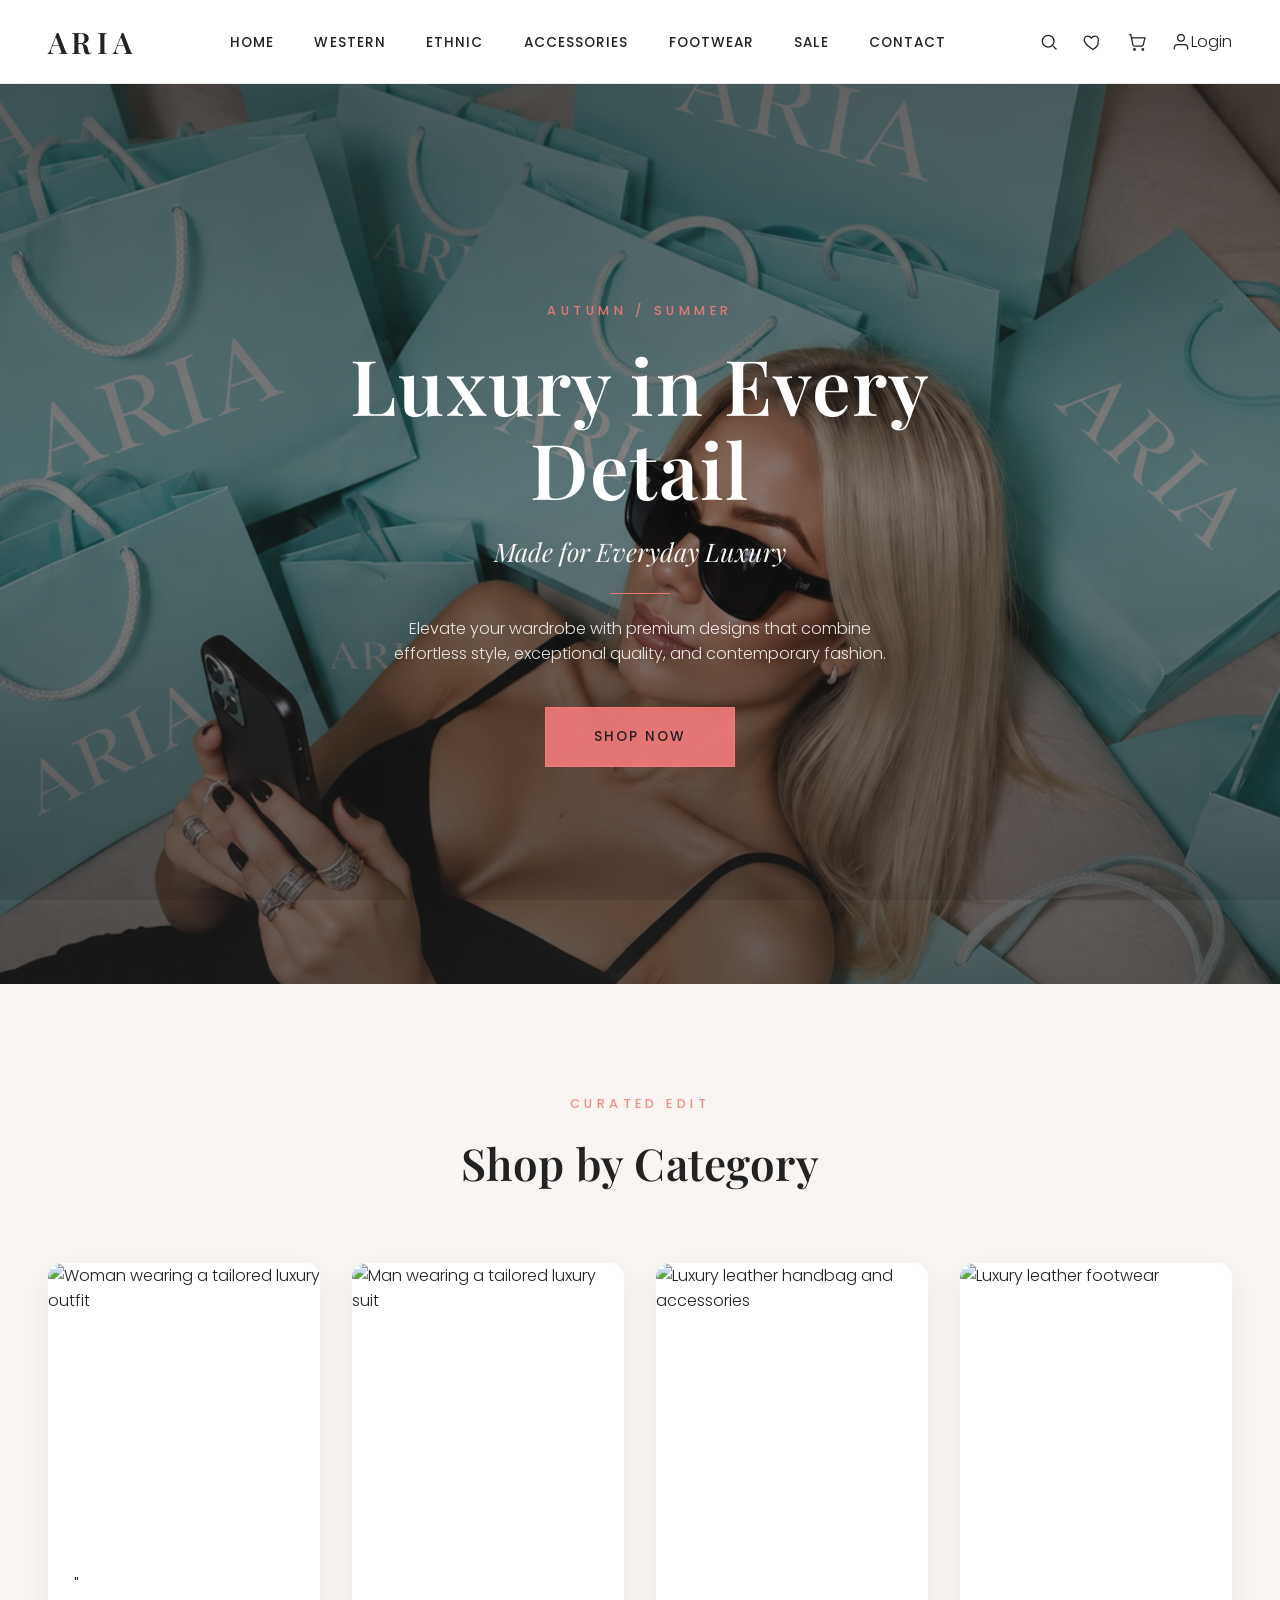
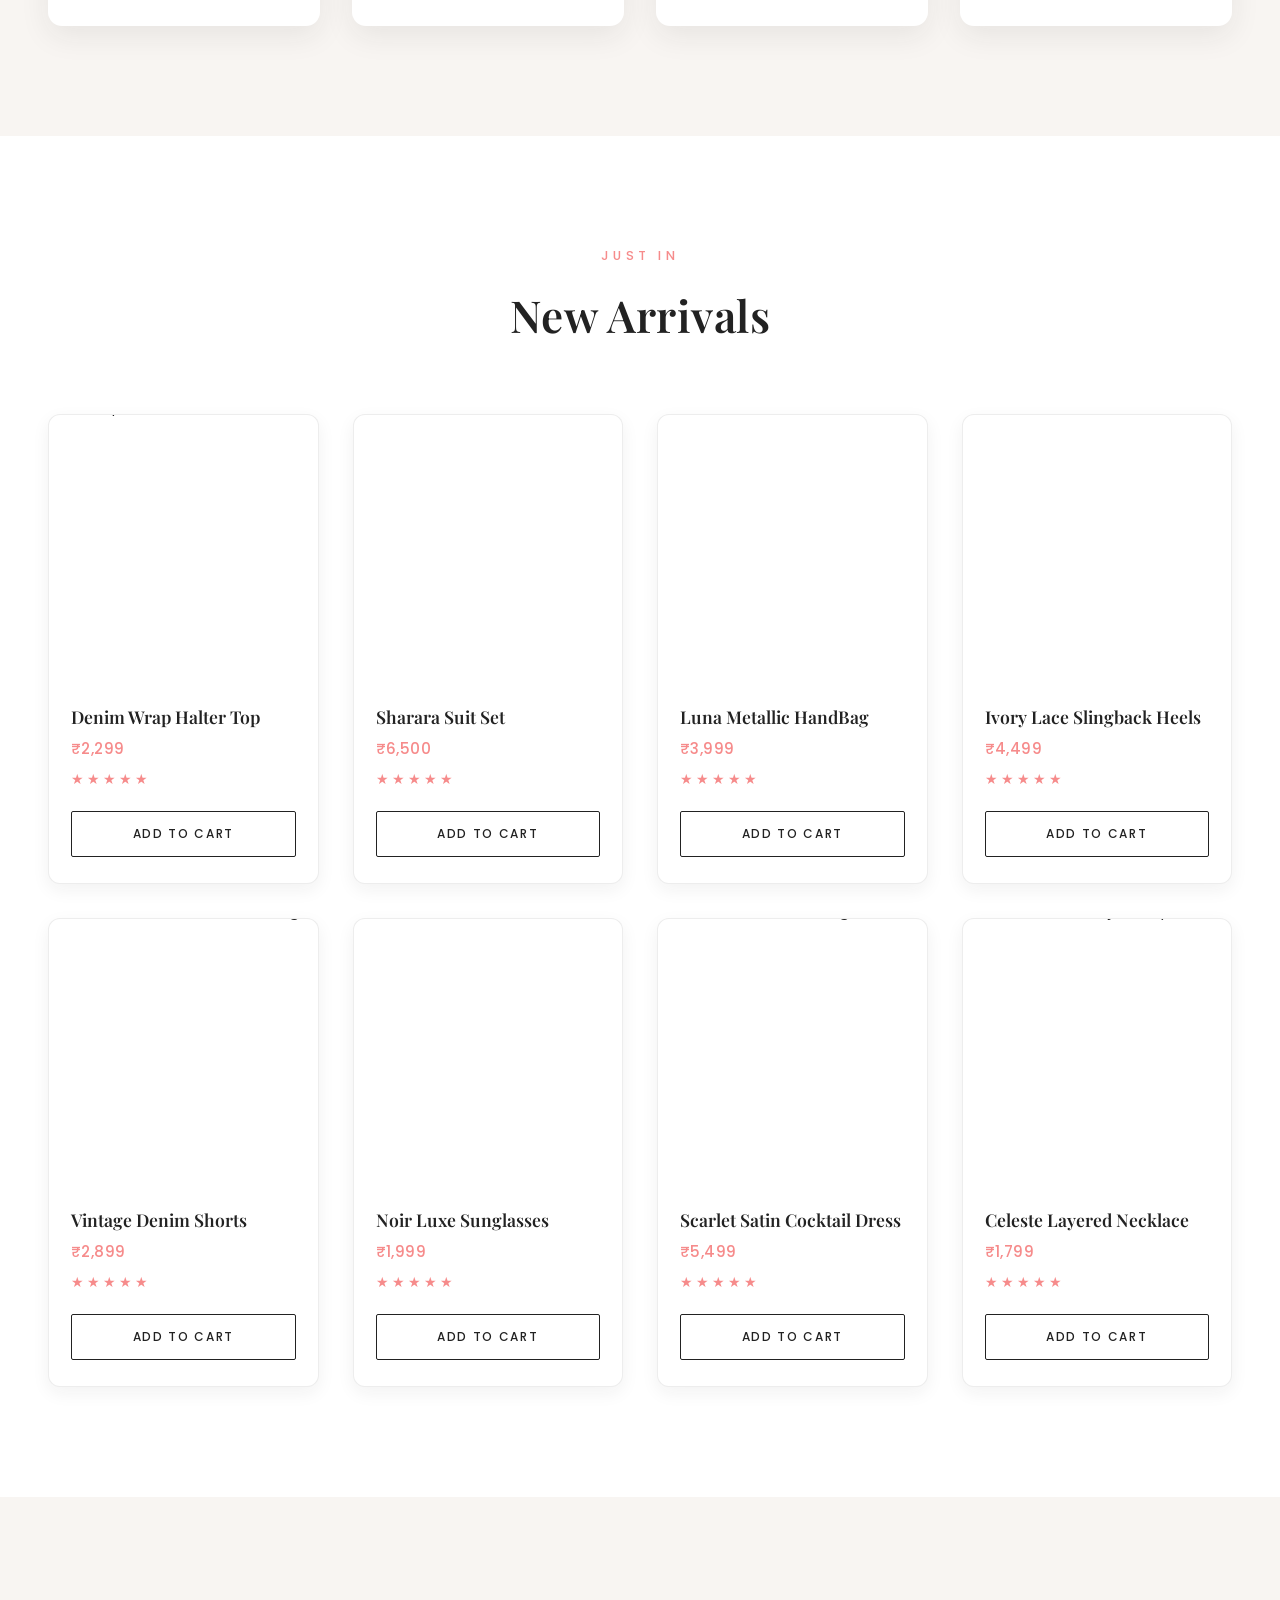
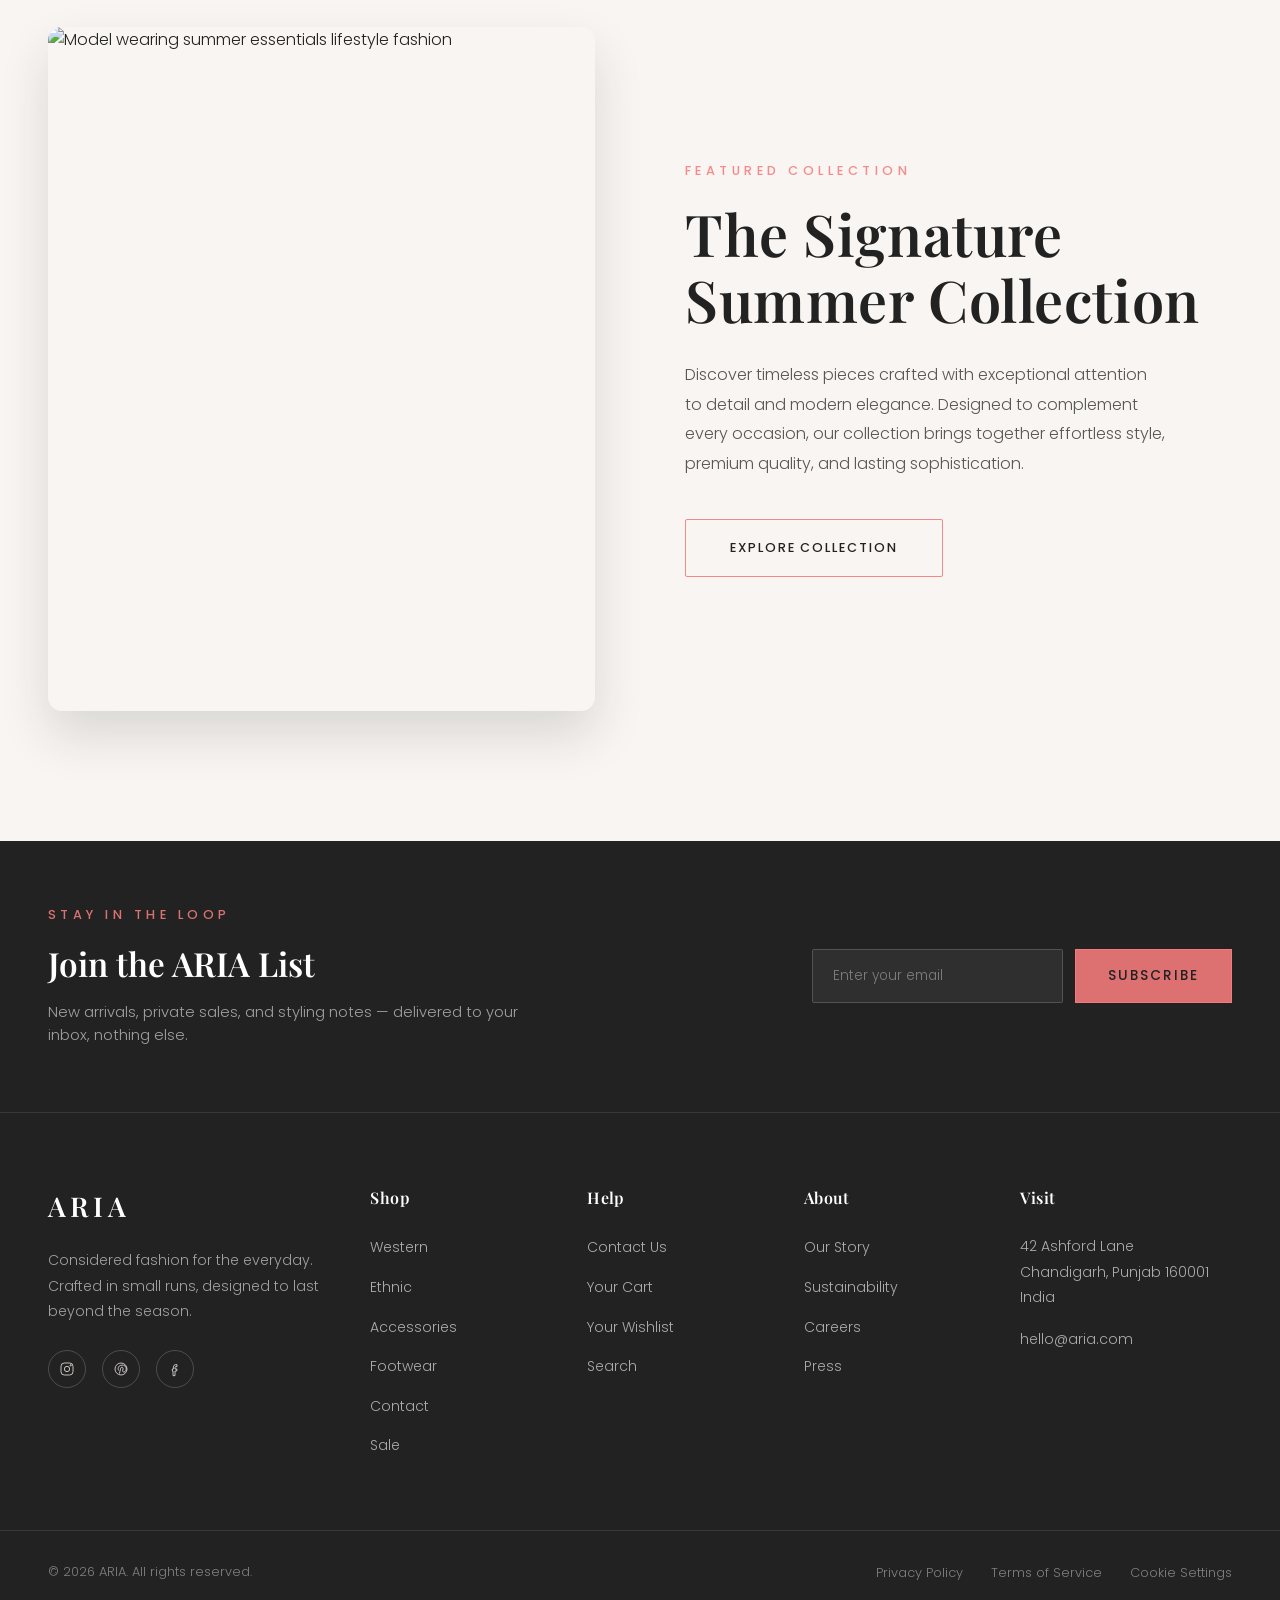
==== commit 679de32e: "index.html" ====
--- a/index.html
+++ b/index.html
@@ -4,354 +4,525 @@
   <meta charset="UTF-8">
   <meta name="viewport" content="width=device-width, initial-scale=1.0">
   <title>ARIA — New Season Collection</title>
-  <meta name="description" content="Luxury fashion, ethnic wear, accessories and footwear.">
   <link rel="preconnect" href="https://fonts.googleapis.com">
   <link rel="preconnect" href="https://fonts.gstatic.com" crossorigin>
   <link href="https://fonts.googleapis.com/css2?family=Playfair+Display:wght@400;500;600;700&family=Poppins:wght@300;400;500;600&display=swap" rel="stylesheet">
   <link rel="stylesheet" href="style.css">
+  <script src="darkmode.js"></script>
 </head>
+
 <body>
+
   <header class="navbar">
     <div class="navbar__inner">
-      <a href="index.html" class="navbar__logo">ARIA</a>
+
+      <a href="#" class="navbar__logo">ARIA</a>
 
       <nav class="navbar__nav" aria-label="Main navigation">
         <ul class="navbar__links">
-          <li><a href="index.html" class="nav-link is-active">Home</a></li>
+
+          <li><a href="index.html" class="nav-link">Home</a></li>
           <li><a href="western.html" class="nav-link">Western</a></li>
-          <li><a href="ethnic.html" class="nav-link">Ethnic Wear</a></li>
+
+          <!-- ONLY CHANGE: Ethnic now opens ethnic.html -->
+          <li><a href="ethnic.html" class="nav-link">Ethnic</a></li>
+
           <li><a href="accessories.html" class="nav-link">Accessories</a></li>
           <li><a href="footwear.html" class="nav-link">Footwear</a></li>
           <li><a href="sale.html" class="nav-link">Sale</a></li>
           <li><a href="contact.html" class="nav-link">Contact</a></li>
+
         </ul>
       </nav>
-      <!-- account -->
-<a href="login.html" class="icon-link" aria-label="Account, log in or sign up">
-  <svg viewBox="0 0 24 24" class="icon" fill="none" stroke="currentColor" stroke-width="1.5">
-    <circle cx="12" cy="8" r="3.5"></circle>
-    <path d="M4.5 20c1.4-3.6 4.4-5.5 7.5-5.5s6.1 1.9 7.5 5.5"></path>
-  </svg>
-</a>
+
       <div class="navbar__icons">
+
         <!-- search -->
-        <a href="search.html" class="icon-link" aria-label="Search">
+        <a href="#" class="icon-link" aria-label="Search">
           <svg viewBox="0 0 24 24" class="icon" fill="none" stroke="currentColor" stroke-width="1.5">
             <circle cx="11" cy="11" r="7"></circle>
             <line x1="21" y1="21" x2="16.65" y2="16.65"></line>
           </svg>
         </a>
+
         <!-- wishlist -->
-        <a href="wishlist.html" class="icon-link" aria-label="Wishlist">
+        <a href="#" class="icon-link" aria-label="Wishlist">
           <svg viewBox="0 0 24 24" class="icon" fill="none" stroke="currentColor" stroke-width="1.5">
             <path d="M12 21s-7.5-4.6-10-9.1C.5 8.4 2.3 5 5.8 5c2 0 3.4 1.1 4.2 2.4C10.8 6.1 12.2 5 14.2 5c3.5 0 5.3 3.4 3.8 6.9C19.5 16.4 12 21 12 21z"></path>
           </svg>
-          <span class="icon-badge" data-wishlist-count>0</span>
         </a>
+
         <!-- cart -->
-        <a href="cart.html" class="icon-link" aria-label="Cart">
+        <a href="#" class="icon-link" aria-label="Cart">
           <svg viewBox="0 0 24 24" class="icon" fill="none" stroke="currentColor" stroke-width="1.5">
             <circle cx="9" cy="21" r="1"></circle>
             <circle cx="19" cy="21" r="1"></circle>
             <path d="M2.5 3h2l2.6 12.4a2 2 0 0 0 2 1.6h8.4a2 2 0 0 0 2-1.6L21.5 7H6"></path>
           </svg>
-          <span class="icon-badge" data-cart-count>0</span>
         </a>
-        <button type="button" class="menu-toggle" aria-label="Toggle menu" aria-expanded="false">
-          <span></span><span></span><span></span>
-        </button>
+
+        <!-- Login Button -->
+        <a href="login.html" class="icon-link btn-login-nav" aria-label="Account Login">
+          <svg viewBox="0 0 24 24" class="icon" fill="none" stroke="currentColor" stroke-width="1.5">
+            <path d="M20 21v-2a4 4 0 0 0-4-4H8a4 4 0 0 0-4 4v2"></path>
+            <circle cx="12" cy="7" r="4"></circle>
+          </svg>
+          <span class="login-text">Login</span>
+        </a>
+
       </div>
     </div>
   </header>
+
+
   <section class="hero">
     <div class="hero__overlay"></div>
+
     <div class="hero__content">
-      <p class="hero__eyebrow">Autumn / Winter</p>
-      <h1 class="hero__heading">Luxury in Every Detail</h1>
-      <h2 class="hero__subheading">Made for Everyday Luxury</h2>
+      <p class="hero__eyebrow">Autumn / Summer</p>
+
+      <h1 class="hero__heading">
+        Luxury in Every Detail
+      </h1>
+
+      <h2 class="hero__subheading">
+        Made for Everyday Luxury
+      </h2>
+
       <p class="hero__text">
         Elevate your wardrobe with premium designs that combine effortless style, exceptional quality, and contemporary fashion.
       </p>
-      <a href="western.html" class="btn-gold">Shop Now</a>
+
+      <a href="ethnic.html" class="btn-gold">Shop Now</a>
     </div>
   </section>
 
+
   <section class="category" aria-labelledby="category-heading">
+
     <div class="category__header">
       <p class="category__eyebrow">Curated Edit</p>
-      <h2 id="category-heading" class="category__heading">Shop by Category</h2>
+      <h2 id="category-heading" class="category__heading">
+        Shop by Category
+      </h2>
     </div>
 
     <div class="category__grid">
+
+      <!-- western -->
       <article class="category-card">
         <div class="category-card__image-wrap">
+
           <img
-            src="https://i.pinimg.com/736x/26/0a/97/260a9764f0084d3650134272658602f2.jpg"
+            src="https://i.pinimg.com/736x/9a/96/69/9a9669cb43c9f0a0e6fd3c314f1d8fea.jpg"
             alt="Woman wearing a tailored luxury outfit"
             class="category-card__image"
             loading="lazy">
+
           <div class="category-card__overlay"></div>
         </div>
+
         <div class="category-card__info">
           <h3 class="category-card__title">Western</h3>
-          <a href="western.html" class="btn-outline-gold">Explore</a>
-        </div>
-      </article>
+          <a href="western.html" class="btn-outline-gold">Explore</a>" 
+      </article>
+
+
+      <!-- ETHNIC -->
       <article class="category-card">
         <div class="category-card__image-wrap">
+
           <img
-            src="https://i.pinimg.com/736x/1c/47/be/1c47be8afd9409b8e4e08a4c2d0b9815.jpg"
-            alt="Woman wearing an elegant ethnic drape"
+            src="https://i.pinimg.com/736x/7e/2c/60/7e2c60f02770552330b021cf83822baa.jpg"
+            alt="Man wearing a tailored luxury suit"
             class="category-card__image"
             loading="lazy">
+
           <div class="category-card__overlay"></div>
         </div>
+
         <div class="category-card__info">
-          <h3 class="category-card__title">Ethnic Wear</h3>
+          <h3 class="category-card__title">Ethnic</h3>
+
+          <!-- ONLY CHANGE: Explore now opens ethnic.html -->
           <a href="ethnic.html" class="btn-outline-gold">Explore</a>
-        </div>
-      </article>
+
+        </div>
+      </article>
+
+
+      <!-- accessories -->
       <article class="category-card">
         <div class="category-card__image-wrap">
+
           <img
             src="https://i.pinimg.com/736x/4b/20/6a/4b206ad5f9fff55f68342601fd91886d.jpg"
             alt="Luxury leather handbag and accessories"
             class="category-card__image"
             loading="lazy">
+
           <div class="category-card__overlay"></div>
         </div>
+
         <div class="category-card__info">
           <h3 class="category-card__title">Accessories</h3>
           <a href="accessories.html" class="btn-outline-gold">Explore</a>
         </div>
       </article>
+
+
+      <!-- footwear -->
       <article class="category-card">
         <div class="category-card__image-wrap">
+
           <img
             src="https://i.pinimg.com/736x/59/0e/ca/590eca2303761b1f31b53b4b1ad2bc23.jpg"
             alt="Luxury leather footwear"
             class="category-card__image"
             loading="lazy">
+
           <div class="category-card__overlay"></div>
         </div>
+
         <div class="category-card__info">
           <h3 class="category-card__title">Footwear</h3>
+
+          <!-- Explore now opens footwear.html -->
           <a href="footwear.html" class="btn-outline-gold">Explore</a>
         </div>
       </article>
+
     </div>
   </section>
 
+
+  <!-- new arrivals -->
   <section class="arrivals" aria-labelledby="arrivals-heading">
+
     <div class="arrivals__header">
       <p class="arrivals__eyebrow">Just In</p>
-      <h2 id="arrivals-heading" class="arrivals__heading">New Arrivals</h2>
-    </div>
-    <div class="arrivals__grid " data-product-grid>
-      <article class="product-card" data-category="All" data-price="2299">
-        <div class="product-card__image-wrap">
-          
-          <button type="button" class="btn-wishlist" aria-label="Add Denim Wrap Halter Top to wishlist">
-            <svg viewBox="0 0 24 24" class="icon" fill="none" stroke="currentColor" stroke-width="1.5">
-              <path d="M12 21s-7.5-4.6-10-9.1C.5 8.4 2.3 5 5.8 5c2 0 3.4 1.1 4.2 2.4C10.8 6.1 12.2 5 14.2 5c3.5 0 5.3 3.4 3.8 6.9C19.5 16.4 12 21 12 21z"></path>
-            </svg>
-          </button>
-          <img src="https://i.pinimg.com/736x/d5/33/06/d53306c3d4e759ba888f22097b1e8095.jpg" alt="Denim wrap halter top" class="product-card__image" loading="lazy">
-        </div>
+      <h2 id="arrivals-heading" class="arrivals__heading">
+        New Arrivals
+      </h2>
+    </div>
+
+    <div class="arrivals__grid">
+
+      <article class="product-card">
+        <div class="product-card__image-wrap">
+          <img src="https://i.pinimg.com/1200x/94/f0/2d/94f02dfb0105bea8475310a9a32cc9fa.jpg"
+               alt="Silk wrap trench coat"
+               class="product-card__image"
+               loading="lazy">
+        </div>
+
         <div class="product-card__info">
           <h3 class="product-card__name">Denim Wrap Halter Top</h3>
           <p class="product-card__price">₹2,299</p>
-          <div class="star-rating" aria-label="Rated 5 out of 5 stars">
-            <span>&#9733;</span><span>&#9733;</span><span>&#9733;</span><span>&#9733;</span><span>&#9733;</span>
-          </div>
-          <button type="button" class="btn-add-cart">Add to Cart</button>
-        </div>
-      </article>
-
-      <article class="product-card" data-category="All" data-price="2899">
-        <div class="product-card__image-wrap">
-          
-          <button type="button" class="btn-wishlist" aria-label="Add Linen Relaxed Shirt to wishlist">
-            <svg viewBox="0 0 24 24" class="icon" fill="none" stroke="currentColor" stroke-width="1.5">
-              <path d="M12 21s-7.5-4.6-10-9.1C.5 8.4 2.3 5 5.8 5c2 0 3.4 1.1 4.2 2.4C10.8 6.1 12.2 5 14.2 5c3.5 0 5.3 3.4 3.8 6.9C19.5 16.4 12 21 12 21z"></path>
-            </svg>
-          </button>
-          <img src="https://i.pinimg.com/1200x/19/d4/7a/19d47a3302fe187c9aa3da1c0c924f95.jpg" alt="Linen relaxed shirt" class="product-card__image" loading="lazy">
-        </div>
-        <div class="product-card__info">
-          <h3 class="product-card__name">Linen Relaxed Shirt</h3>
-          <p class="product-card__price">₹2,899</p>
-          <div class="star-rating" aria-label="Rated 5 out of 5 stars">
-            <span>&#9733;</span><span>&#9733;</span><span>&#9733;</span><span>&#9733;</span><span>&#9733;</span>
-          </div>
-          <button type="button" class="btn-add-cart">Add to Cart</button>
-        </div>
-      </article>
-
-      <article class="product-card" data-category="All" data-price="3999">
-        <div class="product-card__image-wrap">
-          
-          <button type="button" class="btn-wishlist" aria-label="Add Luna Metallic Handbag to wishlist">
-            <svg viewBox="0 0 24 24" class="icon" fill="none" stroke="currentColor" stroke-width="1.5">
-              <path d="M12 21s-7.5-4.6-10-9.1C.5 8.4 2.3 5 5.8 5c2 0 3.4 1.1 4.2 2.4C10.8 6.1 12.2 5 14.2 5c3.5 0 5.3 3.4 3.8 6.9C19.5 16.4 12 21 12 21z"></path>
-            </svg>
-          </button>
-          <img src="https://i.pinimg.com/1200x/31/a0/08/31a00850227c07affc38df176127568d.jpg" alt="Luna metallic handbag" class="product-card__image" loading="lazy">
-        </div>
-        <div class="product-card__info">
-          <h3 class="product-card__name">Luna Metallic Handbag</h3>
+
+          <div class="star-rating" aria-label="Rated 5 out of 5 stars">
+            <span>&#9733;</span>
+            <span>&#9733;</span>
+            <span>&#9733;</span>
+            <span>&#9733;</span>
+            <span>&#9733;</span>
+          </div>
+
+          <button type="button" class="btn-add-cart">
+            Add to Cart
+          </button>
+        </div>
+      </article>
+
+
+      <article class="product-card">
+        <div class="product-card__image-wrap">
+          <img src="https://i.pinimg.com/736x/af/06/58/af0658aa1b2fe2afccb52e5e137a8477.jpg"
+               alt="Tailored wool blazer"
+               class="product-card__image"
+               loading="lazy">
+        </div>
+
+        <div class="product-card__info">
+          <h3 class="product-card__name">Sharara Suit Set</h3>
+          <p class="product-card__price">₹6,500</p>
+
+          <div class="star-rating" aria-label="Rated 5 out of 5 stars">
+            <span>&#9733;</span>
+            <span>&#9733;</span>
+            <span>&#9733;</span>
+            <span>&#9733;</span>
+            <span>&#9733;</span>
+          </div>
+
+          <button type="button" class="btn-add-cart">
+            Add to Cart
+          </button>
+        </div>
+      </article>
+
+
+      <article class="product-card">
+        <div class="product-card__image-wrap">
+          <img src="https://i.pinimg.com/1200x/66/19/af/6619af204896a5458776bb3ad510a420.jpg"
+               alt="Cashmere knit sweater"
+               class="product-card__image"
+               loading="lazy">
+        </div>
+
+        <div class="product-card__info">
+          <h3 class="product-card__name">Luna Metallic HandBag</h3>
           <p class="product-card__price">₹3,999</p>
-          <div class="star-rating" aria-label="Rated 5 out of 5 stars">
-            <span>&#9733;</span><span>&#9733;</span><span>&#9733;</span><span>&#9733;</span><span>&#9733;</span>
-          </div>
-          <button type="button" class="btn-add-cart">Add to Cart</button>
-        </div>
-      </article>
-
-      <article class="product-card" data-category="All" data-price="4499">
-        <div class="product-card__image-wrap">
-          
-          <button type="button" class="btn-wishlist" aria-label="Add Ivory Lace Slingback Heels to wishlist">
-            <svg viewBox="0 0 24 24" class="icon" fill="none" stroke="currentColor" stroke-width="1.5">
-              <path d="M12 21s-7.5-4.6-10-9.1C.5 8.4 2.3 5 5.8 5c2 0 3.4 1.1 4.2 2.4C10.8 6.1 12.2 5 14.2 5c3.5 0 5.3 3.4 3.8 6.9C19.5 16.4 12 21 12 21z"></path>
-            </svg>
-          </button>
-          <img src="https://i.pinimg.com/736x/95/31/28/9531281d5b4c8ac7b1d876f42090dfce.jpg" alt="Ivory lace slingback heels" class="product-card__image" loading="lazy">
-        </div>
+
+          <div class="star-rating" aria-label="Rated 5 out of 5 stars">
+            <span>&#9733;</span>
+            <span>&#9733;</span>
+            <span>&#9733;</span>
+            <span>&#9733;</span>
+            <span>&#9733;</span>
+          </div>
+
+          <button type="button" class="btn-add-cart">
+            Add to Cart
+          </button>
+        </div>
+      </article>
+
+
+      <article class="product-card">
+        <div class="product-card__image-wrap">
+          <img src="https://i.pinimg.com/736x/64/3c/51/643c51814b8b6d609425501f936fceda.jpg"
+               alt="Leather ankle boots"
+               class="product-card__image"
+               loading="lazy">
+        </div>
+
         <div class="product-card__info">
           <h3 class="product-card__name">Ivory Lace Slingback Heels</h3>
           <p class="product-card__price">₹4,499</p>
-          <div class="star-rating" aria-label="Rated 5 out of 5 stars">
-            <span>&#9733;</span><span>&#9733;</span><span>&#9733;</span><span>&#9733;</span><span>&#9733;</span>
-          </div>
-          <button type="button" class="btn-add-cart">Add to Cart</button>
-        </div>
-      </article>
-
-      <article class="product-card" data-category="All" data-price="2899">
-        <div class="product-card__image-wrap">
-          
-          <button type="button" class="btn-wishlist" aria-label="Add Vintage Denim Shorts to wishlist">
-            <svg viewBox="0 0 24 24" class="icon" fill="none" stroke="currentColor" stroke-width="1.5">
-              <path d="M12 21s-7.5-4.6-10-9.1C.5 8.4 2.3 5 5.8 5c2 0 3.4 1.1 4.2 2.4C10.8 6.1 12.2 5 14.2 5c3.5 0 5.3 3.4 3.8 6.9C19.5 16.4 12 21 12 21z"></path>
-            </svg>
-          </button>
-          <img src="https://i.pinimg.com/736x/71/d3/4a/71d34a8a85cec117a88704d3430ed999.jpg" alt="Vintage denim shorts" class="product-card__image" loading="lazy">
-        </div>
+
+          <div class="star-rating" aria-label="Rated 5 out of 5 stars">
+            <span>&#9733;</span>
+            <span>&#9733;</span>
+            <span>&#9733;</span>
+            <span>&#9733;</span>
+            <span>&#9733;</span>
+          </div>
+
+          <button type="button" class="btn-add-cart">
+            Add to Cart
+          </button>
+        </div>
+      </article>
+
+
+      <article class="product-card">
+        <div class="product-card__image-wrap">
+          <img src="https://i.pinimg.com/736x/1b/b8/31/1bb8310dfadc08b8a2e6ee8b997b984a.jpg"
+               alt="Structured leather handbag"
+               class="product-card__image"
+               loading="lazy">
+        </div>
+
         <div class="product-card__info">
           <h3 class="product-card__name">Vintage Denim Shorts</h3>
           <p class="product-card__price">₹2,899</p>
-          <div class="star-rating" aria-label="Rated 5 out of 5 stars">
-            <span>&#9733;</span><span>&#9733;</span><span>&#9733;</span><span>&#9733;</span><span>&#9733;</span>
-          </div>
-          <button type="button" class="btn-add-cart">Add to Cart</button>
-        </div>
-      </article>
-
-      <article class="product-card" data-category="All" data-price="1999">
-        <div class="product-card__image-wrap">
-          
-          <button type="button" class="btn-wishlist" aria-label="Add Noir Luxe Sunglasses to wishlist">
-            <svg viewBox="0 0 24 24" class="icon" fill="none" stroke="currentColor" stroke-width="1.5">
-              <path d="M12 21s-7.5-4.6-10-9.1C.5 8.4 2.3 5 5.8 5c2 0 3.4 1.1 4.2 2.4C10.8 6.1 12.2 5 14.2 5c3.5 0 5.3 3.4 3.8 6.9C19.5 16.4 12 21 12 21z"></path>
-            </svg>
-          </button>
-          <img src="https://i.pinimg.com/1200x/62/ae/5f/62ae5fbfabf48e2826dbfdaf1918adbe.jpg" alt="Noir luxe sunglasses" class="product-card__image" loading="lazy">
-        </div>
+
+          <div class="star-rating" aria-label="Rated 5 out of 5 stars">
+            <span>&#9733;</span>
+            <span>&#9733;</span>
+            <span>&#9733;</span>
+            <span>&#9733;</span>
+            <span>&#9733;</span>
+          </div>
+
+          <button type="button" class="btn-add-cart">
+            Add to Cart
+          </button>
+        </div>
+      </article>
+
+
+      <article class="product-card">
+        <div class="product-card__image-wrap">
+          <img src="https://i.pinimg.com/1200x/3f/5c/4d/3f5c4d69a9160363fc01dd2c6e07ea6a.jpg"
+               alt="Classic leather oxford shoes"
+               class="product-card__image"
+               loading="lazy">
+        </div>
+
         <div class="product-card__info">
           <h3 class="product-card__name">Noir Luxe Sunglasses</h3>
           <p class="product-card__price">₹1,999</p>
-          <div class="star-rating" aria-label="Rated 5 out of 5 stars">
-            <span>&#9733;</span><span>&#9733;</span><span>&#9733;</span><span>&#9733;</span><span>&#9733;</span>
-          </div>
-          <button type="button" class="btn-add-cart">Add to Cart</button>
-        </div>
-      </article>
-
-      <article class="product-card" data-category="All" data-price="5499">
-        <div class="product-card__image-wrap">
-          
-          <button type="button" class="btn-wishlist" aria-label="Add Scarlet Satin Cocktail Dress to wishlist">
-            <svg viewBox="0 0 24 24" class="icon" fill="none" stroke="currentColor" stroke-width="1.5">
-              <path d="M12 21s-7.5-4.6-10-9.1C.5 8.4 2.3 5 5.8 5c2 0 3.4 1.1 4.2 2.4C10.8 6.1 12.2 5 14.2 5c3.5 0 5.3 3.4 3.8 6.9C19.5 16.4 12 21 12 21z"></path>
-            </svg>
-          </button>
-          <img src="https://i.pinimg.com/736x/e0/31/4f/e0314fdf127597af0a969e78a0fd7767.jpg" alt="Scarlet satin cocktail dress" class="product-card__image" loading="lazy">
-        </div>
+
+          <div class="star-rating" aria-label="Rated 5 out of 5 stars">
+            <span>&#9733;</span>
+            <span>&#9733;</span>
+            <span>&#9733;</span>
+            <span>&#9733;</span>
+            <span>&#9733;</span>
+          </div>
+
+          <button type="button" class="btn-add-cart">
+            Add to Cart
+          </button>
+        </div>
+      </article>
+
+
+      <article class="product-card">
+        <div class="product-card__image-wrap">
+          <img src="https://i.pinimg.com/1200x/2a/52/82/2a52829f08709be5a6d1f65b81222eaa.jpg"
+               alt="Pleated satin evening dress"
+               class="product-card__image"
+               loading="lazy">
+        </div>
+
         <div class="product-card__info">
           <h3 class="product-card__name">Scarlet Satin Cocktail Dress</h3>
           <p class="product-card__price">₹5,499</p>
-          <div class="star-rating" aria-label="Rated 5 out of 5 stars">
-            <span>&#9733;</span><span>&#9733;</span><span>&#9733;</span><span>&#9733;</span><span>&#9733;</span>
-          </div>
-          <button type="button" class="btn-add-cart">Add to Cart</button>
-        </div>
-      </article>
-
-      <article class="product-card" data-category="All" data-price="1799">
-        <div class="product-card__image-wrap">
-          
-          <button type="button" class="btn-wishlist" aria-label="Add Celeste Layered Necklace to wishlist">
-            <svg viewBox="0 0 24 24" class="icon" fill="none" stroke="currentColor" stroke-width="1.5">
-              <path d="M12 21s-7.5-4.6-10-9.1C.5 8.4 2.3 5 5.8 5c2 0 3.4 1.1 4.2 2.4C10.8 6.1 12.2 5 14.2 5c3.5 0 5.3 3.4 3.8 6.9C19.5 16.4 12 21 12 21z"></path>
-            </svg>
-          </button>
-          <img src="https://i.pinimg.com/736x/76/a8/5d/76a85d0bf6ba5adf7afd69d19b4a9173.jpg" alt="Celeste layered necklace" class="product-card__image" loading="lazy">
-        </div>
+
+          <div class="star-rating" aria-label="Rated 5 out of 5 stars">
+            <span>&#9733;</span>
+            <span>&#9733;</span>
+            <span>&#9733;</span>
+            <span>&#9733;</span>
+            <span>&#9733;</span>
+          </div>
+
+          <button type="button" class="btn-add-cart">
+            Add to Cart
+          </button>
+        </div>
+      </article>
+
+
+      <article class="product-card">
+        <div class="product-card__image-wrap">
+          <img src="https://i.pinimg.com/736x/76/a8/5d/76a85d0bf6ba5adf7afd69d19b4a9173.jpg"
+               alt="Gold statement jewelry set"
+               class="product-card__image"
+               loading="lazy">
+        </div>
+
         <div class="product-card__info">
           <h3 class="product-card__name">Celeste Layered Necklace</h3>
           <p class="product-card__price">₹1,799</p>
-          <div class="star-rating" aria-label="Rated 5 out of 5 stars">
-            <span>&#9733;</span><span>&#9733;</span><span>&#9733;</span><span>&#9733;</span><span>&#9733;</span>
-          </div>
-          <button type="button" class="btn-add-cart">Add to Cart</button>
-        </div>
-      </article>
-
-    </div>
-    <p class="filter-empty" data-filter-empty hidden>No products match this filter — try “All” or a different category.</p>
+
+          <div class="star-rating" aria-label="Rated 5 out of 5 stars">
+            <span>&#9733;</span>
+            <span>&#9733;</span>
+            <span>&#9733;</span>
+            <span>&#9733;</span>
+            <span>&#9733;</span>
+          </div>
+
+          <button type="button" class="btn-add-cart">
+            Add to Cart
+          </button>
+        </div>
+      </article>
+
+    </div>
   </section>
 
+
+  <!-- collection -->
   <section class="featured" aria-labelledby="featured-heading">
+
     <div class="featured__inner">
+
       <div class="featured__image-wrap">
         <img
-          src="fee_bg2.png"
+          src="aaria.jpeg"
           alt="Model wearing summer essentials lifestyle fashion"
           class="featured__image"
           loading="lazy">
       </div>
+
       <div class="featured__content">
-        <p class="featured__eyebrow">Featured Collection</p>
-        <h2 id="featured-heading" class="featured__heading">The Signature Summer Collection</h2>
+
+        <p class="featured__eyebrow">
+          Featured Collection
+        </p>
+
+        <h2 id="featured-heading" class="featured__heading">
+          The Signature Summer Collection
+        </h2>
+
         <p class="featured__text">
-Discover timeless pieces crafted with exceptional attention to detail and modern elegance. Designed to complement every occasion, our collection brings together effortless style, premium quality, and lasting sophistication.
+          Discover timeless pieces crafted with exceptional attention to detail and modern elegance. Designed to complement every occasion, our collection brings together effortless style, premium quality, and lasting sophistication.
         </p>
-        <a href="western.html" class="btn-gold-outline">Explore Collection</a>
+
+        <a href="#" class="btn-gold-outline">
+          Explore Collection
+        </a>
+
       </div>
     </div>
   </section>
+
+
+  <!-- footer -->
   <footer class="site-footer">
+
     <div class="footer__newsletter">
+
       <div class="footer__newsletter-inner">
+
         <div class="footer__newsletter-text">
-          <p class="footer__eyebrow">Stay in the Loop</p>
-          <h2 class="footer__newsletter-heading">Join the ARIA List</h2>
-          <p class="footer__newsletter-copy">New arrivals, private sales, and styling notes — delivered to your inbox, nothing else.</p>
-        </div>
-        <form class="footer__newsletter-form" aria-label="Newsletter signup" data-newsletter-form>
-          <label for="footer-email" class="visually-hidden">Email address</label>
-          <input type="email" id="footer-email" name="email" placeholder="Enter your email" required>
-          <button type="submit" class="btn-gold">Subscribe</button>
+
+          <p class="footer__eyebrow">
+            Stay in the Loop
+          </p>
+
+          <h2 class="footer__newsletter-heading">
+            Join the ARIA List
+          </h2>
+
+          <p class="footer__newsletter-copy">
+            New arrivals, private sales, and styling notes — delivered to your inbox, nothing else.
+          </p>
+
+        </div>
+
+        <form class="footer__newsletter-form" aria-label="Newsletter signup">
+
+          <label for="footer-email" class="visually-hidden">
+            Email address
+          </label>
+
+          <input
+            type="email"
+            id="footer-email"
+            name="email"
+            placeholder="Enter your email"
+            required>
+
+          <button type="submit" class="btn-gold">
+            Subscribe
+          </button>
+
         </form>
+
       </div>
     </div>
 
+
     <div class="footer__main">
+
       <div class="footer__col footer__col--brand">
-        <a href="index.html" class="footer__logo">ARIA</a>
-        <p class="footer__brand-copy">Considered fashion for the everyday. Crafted in small runs, designed to last beyond the season.</p>
+
+        <a href="#" class="footer__logo">
+          ARIA
+        </a>
+
+        <p class="footer__brand-copy">
+          Considered fashion for the everyday. Crafted in small runs, designed to last beyond the season.
+        </p>
+
         <div class="footer__socials">
+
           <a href="#" class="social-link" aria-label="Instagram">
             <svg viewBox="0 0 24 24" class="icon" fill="none" stroke="currentColor" stroke-width="1.5">
               <rect x="3" y="3" width="18" height="18" rx="5"></rect>
@@ -359,72 +530,127 @@
               <circle cx="17.5" cy="6.5" r="1"></circle>
             </svg>
           </a>
+
           <a href="#" class="social-link" aria-label="Pinterest">
             <svg viewBox="0 0 24 24" class="icon" fill="none" stroke="currentColor" stroke-width="1.5">
               <circle cx="12" cy="12" r="9"></circle>
               <path d="M9.5 19c1-3.2 1.6-5.8 2-8.2.3-1.7 2.6-2 3.4-.6.5.9.2 2.1-.3 3.4-.7 1.8.4 3.2 2.1 2.9 2-.4 3.1-2.7 3.1-5 0-3.1-2.6-5.4-5.9-5.4-4 0-6.2 2.7-6.2 5.5 0 1 .4 2.1 1 2.7"></path>
             </svg>
           </a>
+
           <a href="#" class="social-link" aria-label="Facebook">
             <svg viewBox="0 0 24 24" class="icon" fill="none" stroke="currentColor" stroke-width="1.5">
               <path d="M15 8.5h-2c-.6 0-1 .4-1 1V12h3l-.4 3h-2.6v7h-3v-7H8v-3h1.6V9.2C9.6 6.9 11 5.5 13.1 5.5H15v3z"></path>
             </svg>
           </a>
+
         </div>
       </div>
 
+
       <nav class="footer__col" aria-label="Shop">
-        <h3 class="footer__col-title">Shop</h3>
+
+        <h3 class="footer__col-title">
+          Shop
+        </h3>
+
         <ul class="footer__links">
           <li><a href="western.html" class="footer-link">Western</a></li>
-          <li><a href="ethnic.html" class="footer-link">Ethnic Wear</a></li>
+          <li><a href="ethnic.html" class="footer-link">Ethnic</a></li>
           <li><a href="accessories.html" class="footer-link">Accessories</a></li>
           <li><a href="footwear.html" class="footer-link">Footwear</a></li>
+          <li><a href="contact.html" class="footer-link">Contact</a></li>
           <li><a href="sale.html" class="footer-link">Sale</a></li>
         </ul>
+
       </nav>
 
+
       <nav class="footer__col" aria-label="Help">
-        <h3 class="footer__col-title">Help</h3>
+
+        <h3 class="footer__col-title">
+          Help
+        </h3>
+
         <ul class="footer__links">
-          <li><a href="contact.html" class="footer-link">Contact Us</a></li>
+        <li><a href="contact.html" class="footer-link">Contact Us</a></li>
           <li><a href="cart.html" class="footer-link">Your Cart</a></li>
           <li><a href="wishlist.html" class="footer-link">Your Wishlist</a></li>
           <li><a href="search.html" class="footer-link">Search</a></li>
         </ul>
+
       </nav>
 
+
       <nav class="footer__col" aria-label="About">
-        <h3 class="footer__col-title">About</h3>
+
+        <h3 class="footer__col-title">
+          About
+        </h3>
+
         <ul class="footer__links">
-          <li><a href="index.html" class="footer-link">Our Story</a></li>
-          <li><a href="index.html" class="footer-link">Sustainability</a></li>
-          <li><a href="contact.html" class="footer-link">Careers</a></li>
-          <li><a href="contact.html" class="footer-link">Press</a></li>
+          <li><a href="#" class="footer-link">Our Story</a></li>
+          <li><a href="#" class="footer-link">Sustainability</a></li>
+          <li><a href="#" class="footer-link">Careers</a></li>
+          <li><a href="#" class="footer-link">Press</a></li>
         </ul>
+
       </nav>
 
+
       <div class="footer__col">
-        <h3 class="footer__col-title">Visit</h3>
+
+        <h3 class="footer__col-title">
+          Visit
+        </h3>
+
         <address class="footer__address">
           42 Ashford Lane<br>
           Chandigarh, Punjab 160001<br>
           India
         </address>
-        <a href="mailto:hello@aria.com" class="footer-link footer__email">hello@aria.com</a>
+
+        <a href="mailto:hello@aria.com" class="footer-link footer__email">
+          hello@aria.com
+        </a>
+
       </div>
-    </div>
+
+    </div>
+
 
     <div class="footer__bottom">
-      <p class="footer__copyright">&copy; 2026 ARIA. All rights reserved.</p>
+
+      <p class="footer__copyright">
+        &copy; 2026 ARIA. All rights reserved.
+      </p>
+
       <ul class="footer__legal">
-        <li><a href="#" class="footer-link footer-link--small">Privacy Policy</a></li>
-        <li><a href="#" class="footer-link footer-link--small">Terms of Service</a></li>
-        <li><a href="#" class="footer-link footer-link--small">Cookie Settings</a></li>
+
+        <li>
+          <a href="#" class="footer-link footer-link--small">
+            Privacy Policy
+          </a>
+        </li>
+
+        <li>
+          <a href="#" class="footer-link footer-link--small">
+            Terms of Service
+          </a>
+        </li>
+
+        <li>
+          <a href="#" class="footer-link footer-link--small">
+            Cookie Settings
+          </a>
+        </li>
+
       </ul>
-    </div>
+
+    </div>
+
   </footer>
-  <div class="toast" data-toast></div>
-  <script src="site.js"></script>
+<script src="wishlist.js"></script>
+<script src="search.js"></script>
 </body>
 </html>
